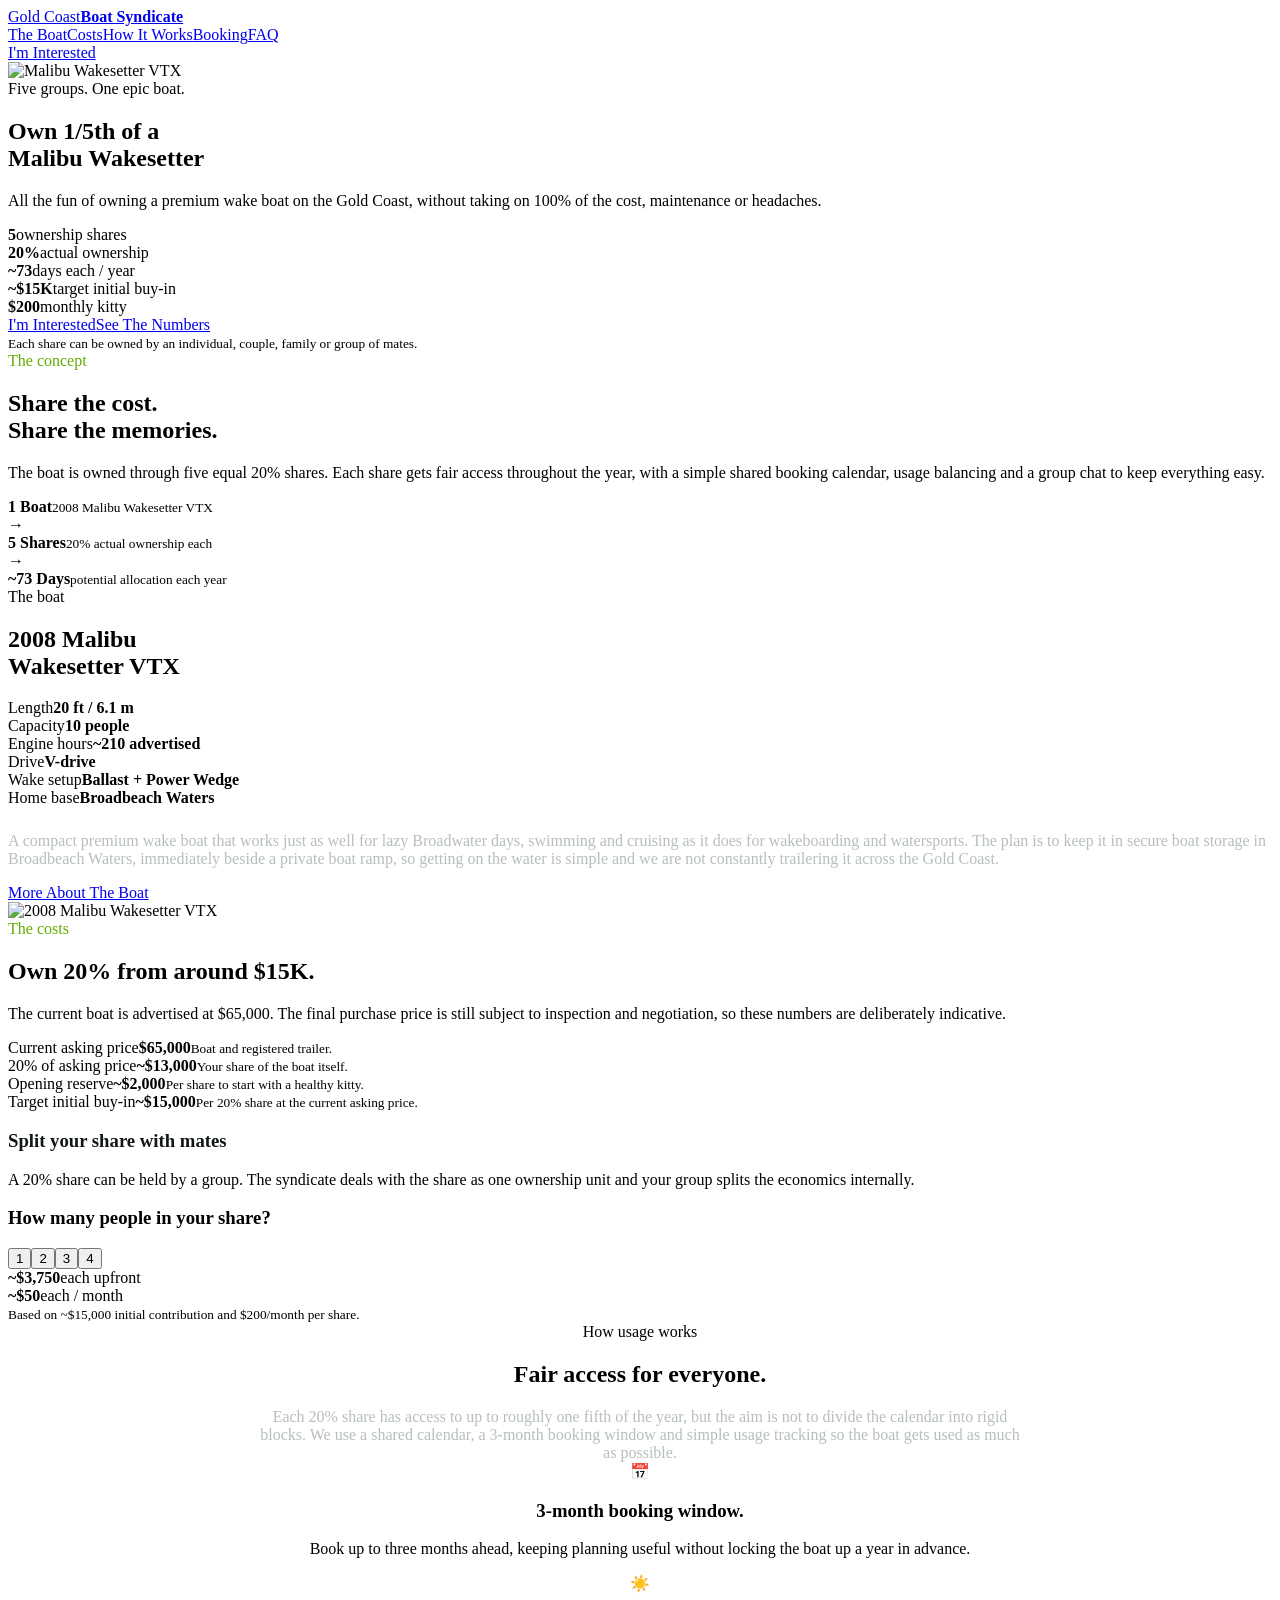
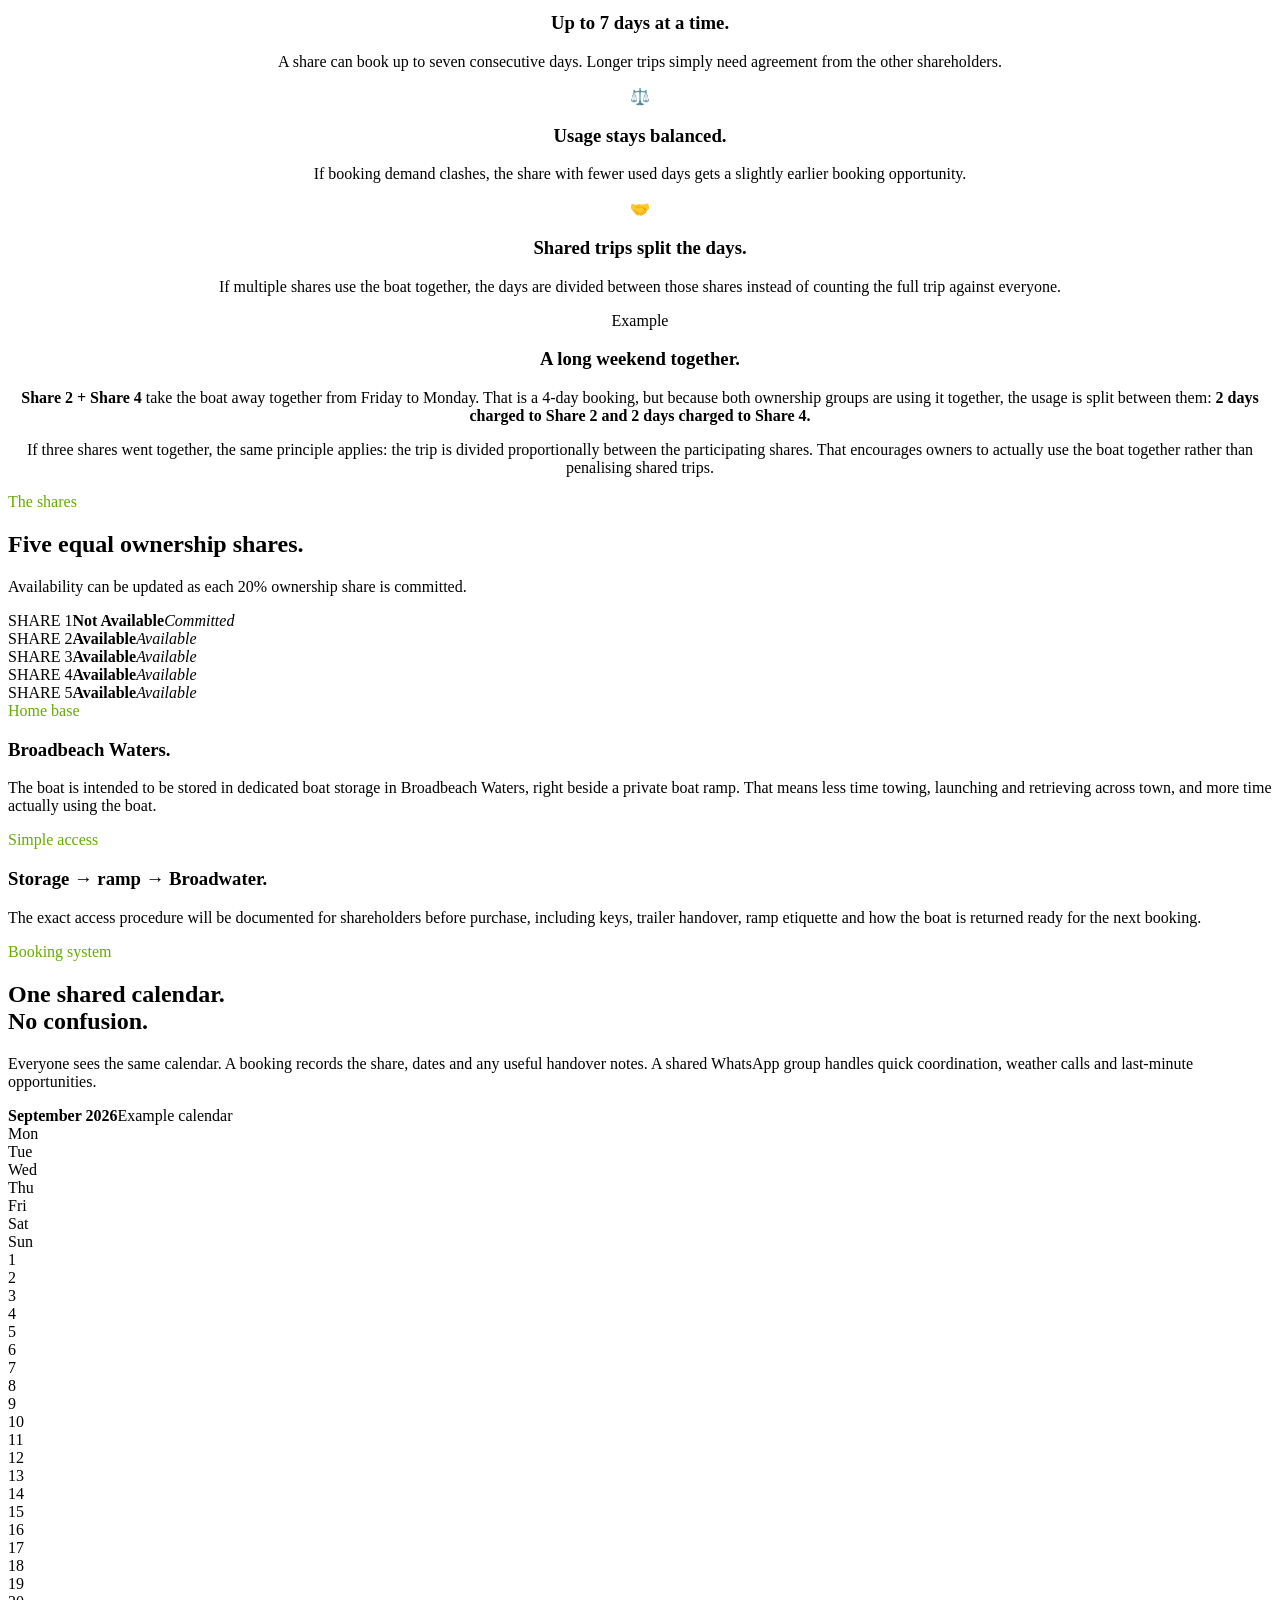
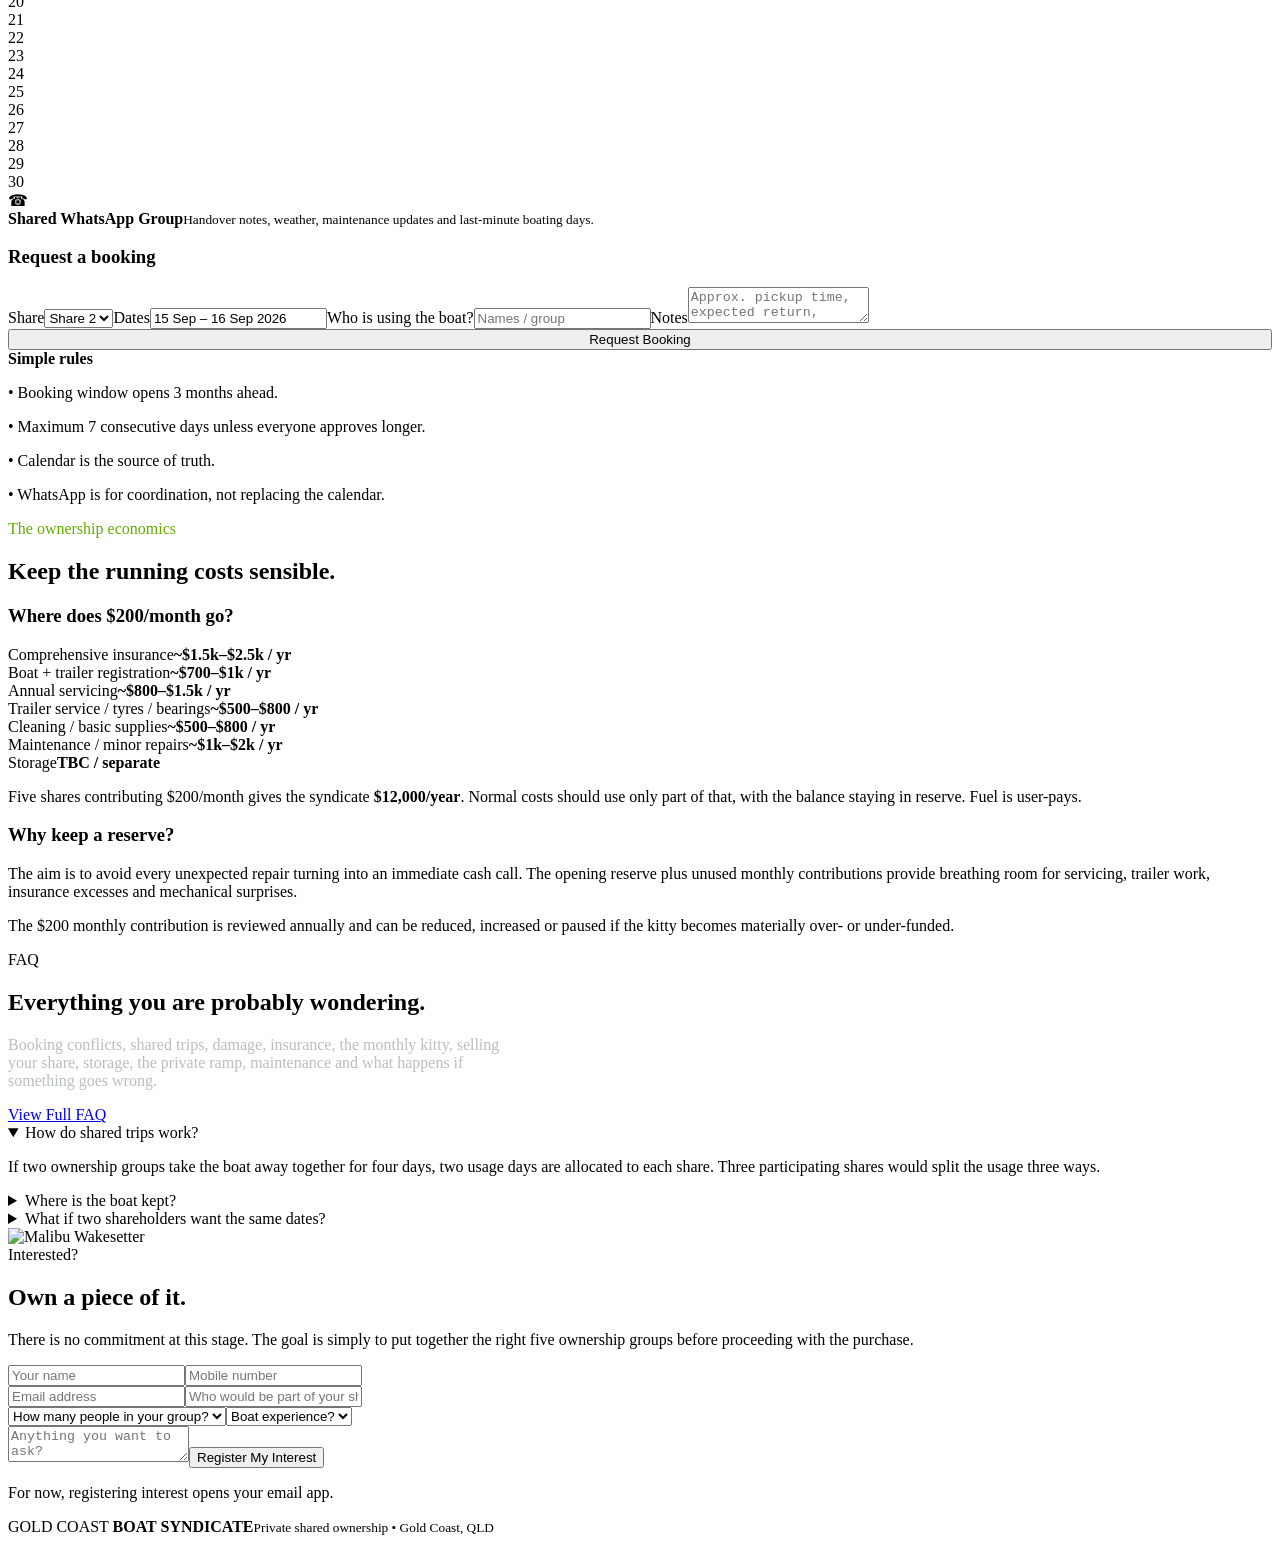
==== index.html @ 028e273e "Add syndicate homepage" ====
<!doctype html>
<html lang="en"><head><meta charset="utf-8"><meta name="viewport" content="width=device-width,initial-scale=1"><title>Gold Coast Boat Syndicate</title><meta name="description" content="Own a 1/5 share of a Malibu Wakesetter VTX on the Gold Coast with fair access, shared costs and a simple booking system."><link rel="preconnect" href="https://fonts.googleapis.com"><link rel="preconnect" href="https://fonts.gstatic.com" crossorigin><link href="https://fonts.googleapis.com/css2?family=Barlow+Condensed:wght@700;800&family=Inter:wght@400;500;600;700&display=swap" rel="stylesheet"><link rel="stylesheet" href="/styles.css"></head><body><header class="topbar"><a class="brand" href="#top">Gold Coast<strong>Boat Syndicate</strong></a><nav><a href="/boat.html">The Boat</a><a href="#costs">Costs</a><a href="#usage">How It Works</a><a href="#booking">Booking</a><a href="/faq.html">FAQ</a></nav><a class="btn btn-outline" href="#interest">I'm Interested</a></header><main id="top"><section class="hero"><img src="/boat.jpg" alt="Malibu Wakesetter VTX"><div class="wrap"><div class="eyebrow">Five groups. One epic boat.</div><h1>Own 1/5th of a<br>Malibu Wakesetter</h1><p class="lede">All the fun of owning a premium wake boat on the Gold Coast, without taking on 100% of the cost, maintenance or headaches.</p><div class="stats"><div><b>5</b><span>ownership shares</span></div><div><b>20%</b><span>actual ownership</span></div><div><b>~73</b><span>days each / year</span></div><div><b>~$15K</b><span>target initial buy-in</span></div><div><b>$200</b><span>monthly kitty</span></div></div><div class="actions"><a class="btn btn-primary" href="#interest">I'm Interested</a><a class="btn btn-outline" href="#costs">See The Numbers</a></div><small>Each share can be owned by an individual, couple, family or group of mates.</small></div></section><section class="section light"><div class="wrap concept-grid"><div><div class="eyebrow" style="color:#64ad00">The concept</div><h2>Share the cost.<br>Share the memories.</h2><p class="section-copy">The boat is owned through five equal 20% shares. Each share gets fair access throughout the year, with a simple shared booking calendar, usage balancing and a group chat to keep everything easy.</p></div><div class="flow"><div class="flow-card"><b>1 Boat</b><small>2008 Malibu Wakesetter VTX</small></div><div class="arrow">→</div><div class="flow-card"><b>5 Shares</b><small>20% actual ownership each</small></div><div class="arrow">→</div><div class="flow-card"><b>~73 Days</b><small>potential allocation each year</small></div></div></div></section><section id="boat" class="section dark"><div class="wrap boat-grid"><div><div class="eyebrow">The boat</div><h2>2008 Malibu<br>Wakesetter VTX</h2><div class="specs"><div><span>Length</span><b>20 ft / 6.1 m</b></div><div><span>Capacity</span><b>10 people</b></div><div><span>Engine hours</span><b>~210 advertised</b></div><div><span>Drive</span><b>V-drive</b></div><div><span>Wake setup</span><b>Ballast + Power Wedge</b></div><div><span>Home base</span><b>Broadbeach Waters</b></div></div><p style="color:#b7bec0;margin-top:25px">A compact premium wake boat that works just as well for lazy Broadwater days, swimming and cruising as it does for wakeboarding and watersports. The plan is to keep it in secure boat storage in Broadbeach Waters, immediately beside a private boat ramp, so getting on the water is simple and we are not constantly trailering it across the Gold Coast.</p><a class="btn btn-primary" href="/boat.html" style="margin-top:12px">More About The Boat</a></div><div class="photo"><img src="/boat.jpg" alt="2008 Malibu Wakesetter VTX"></div></div></section><section id="costs" class="section light"><div class="wrap"><div class="eyebrow" style="color:#64ad00">The costs</div><h2>Own 20% from around $15K.</h2><p class="section-copy">The current boat is advertised at $65,000. The final purchase price is still subject to inspection and negotiation, so these numbers are deliberately indicative.</p><div class="price-cards"><div class="price-card"><span>Current asking price</span><b>$65,000</b><small>Boat and registered trailer.</small></div><div class="price-card"><span>20% of asking price</span><b>~$13,000</b><small>Your share of the boat itself.</small></div><div class="price-card"><span>Opening reserve</span><b>~$2,000</b><small>Per share to start with a healthy kitty.</small></div><div class="price-card accent"><span>Target initial buy-in</span><b>~$15,000</b><small>Per 20% share at the current asking price.</small></div></div><div class="cost-grid"><div><h3 style="color:#111619">Split your share with mates</h3><p class="section-copy">A 20% share can be held by a group. The syndicate deals with the share as one ownership unit and your group splits the economics internally.</p></div><div class="calc"><h3>How many people in your share?</h3><div class="calc-buttons"><button data-people="1">1</button><button data-people="2">2</button><button data-people="3">3</button><button class="active" data-people="4">4</button></div><div class="calc-result"><div><b id="upfront">~$3,750</b><span>each upfront</span></div><div><b id="monthly">~$50</b><span>each / month</span></div></div><small>Based on ~$15,000 initial contribution and $200/month per share.</small></div></div></div></section><section id="usage" class="section dark"><div class="wrap" style="text-align:center"><div class="eyebrow">How usage works</div><h2>Fair access for everyone.</h2><p style="max-width:760px;margin:18px auto 0;color:#b7bec0">Each 20% share has access to up to roughly one fifth of the year, but the aim is not to divide the calendar into rigid blocks. We use a shared calendar, a 3-month booking window and simple usage tracking so the boat gets used as much as possible.</p><div class="cards"><article><div class="icon">📅</div><h3>3-month booking window.</h3><p>Book up to three months ahead, keeping planning useful without locking the boat up a year in advance.</p></article><article><div class="icon">☀️</div><h3>Up to 7 days at a time.</h3><p>A share can book up to seven consecutive days. Longer trips simply need agreement from the other shareholders.</p></article><article><div class="icon">⚖️</div><h3>Usage stays balanced.</h3><p>If booking demand clashes, the share with fewer used days gets a slightly earlier booking opportunity.</p></article><article><div class="icon">🤝</div><h3>Shared trips split the days.</h3><p>If multiple shares use the boat together, the days are divided between those shares instead of counting the full trip against everyone.</p></article></div><div class="shared-example"><div><div class="eyebrow">Example</div><h3>A long weekend together.</h3></div><div><p><b>Share 2 + Share 4</b> take the boat away together from Friday to Monday. That is a 4-day booking, but because both ownership groups are using it together, the usage is split between them: <strong>2 days charged to Share 2 and 2 days charged to Share 4.</strong></p><p class="small">If three shares went together, the same principle applies: the trip is divided proportionally between the participating shares. That encourages owners to actually use the boat together rather than penalising shared trips.</p></div></div></div></section><section class="section light"><div class="wrap"><div class="shares-head"><div class="eyebrow" style="color:#64ad00">The shares</div><h2>Five equal ownership shares.</h2><p class="section-copy" style="margin-left:auto;margin-right:auto">Availability can be updated as each 20% ownership share is committed.</p></div><div class="shares"><div class="share"><span>SHARE 1</span><b>Not Available</b><em class="status taken">Committed</em></div><div class="share"><span>SHARE 2</span><b>Available</b><em class="status free">Available</em></div><div class="share"><span>SHARE 3</span><b>Available</b><em class="status free">Available</em></div><div class="share"><span>SHARE 4</span><b>Available</b><em class="status free">Available</em></div><div class="share"><span>SHARE 5</span><b>Available</b><em class="status free">Available</em></div></div></div></section><section class="section light storage-section"><div class="wrap"><div class="detail-grid"><div class="detail"><div class="eyebrow" style="color:#64ad00">Home base</div><h3>Broadbeach Waters.</h3><p>The boat is intended to be stored in dedicated boat storage in Broadbeach Waters, right beside a private boat ramp. That means less time towing, launching and retrieving across town, and more time actually using the boat.</p></div><div class="detail"><div class="eyebrow" style="color:#64ad00">Simple access</div><h3>Storage → ramp → Broadwater.</h3><p>The exact access procedure will be documented for shareholders before purchase, including keys, trailer handover, ramp etiquette and how the boat is returned ready for the next booking.</p></div></div></div></section><section id="booking" class="section light booking-section"><div class="wrap"><div class="eyebrow" style="color:#64ad00">Booking system</div><h2>One shared calendar.<br>No confusion.</h2><p class="section-copy">Everyone sees the same calendar. A booking records the share, dates and any useful handover notes. A shared WhatsApp group handles quick coordination, weather calls and last-minute opportunities.</p><div class="booking-wrap"><div class="booking-panel"><div class="calendar-head"><b>September 2026</b><span>Example calendar</span></div><div class="calendar"><div class="day">Mon</div><div class="day">Tue</div><div class="day">Wed</div><div class="day">Thu</div><div class="day">Fri</div><div class="day">Sat</div><div class="day">Sun</div><div></div><div>1</div><div>2</div><div>3</div><div>4</div><div class="booked">5</div><div class="booked">6</div><div>7</div><div>8</div><div>9</div><div>10</div><div>11</div><div>12</div><div>13</div><div>14</div><div class="hold">15</div><div class="hold">16</div><div>17</div><div>18</div><div>19</div><div>20</div><div>21</div><div>22</div><div>23</div><div>24</div><div>25</div><div class="booked">26</div><div class="booked">27</div><div>28</div><div>29</div><div>30</div><div></div><div></div><div></div><div></div></div><div class="whatsapp"><div class="wa">☎</div><div><b>Shared WhatsApp Group</b><small>Handover notes, weather, maintenance updates and last-minute boating days.</small></div></div></div><div class="booking-panel"><h3>Request a booking</h3><div class="booking-form"><label>Share</label><select><option>Share 2</option><option>Share 3</option><option>Share 4</option><option>Share 5</option></select><label>Dates</label><input value="15 Sep – 16 Sep 2026"><label>Who is using the boat?</label><input placeholder="Names / group"><label>Notes</label><textarea placeholder="Approx. pickup time, expected return, anything the next owner should know..."></textarea><button class="btn btn-primary" style="width:100%">Request Booking</button></div><div class="booking-rules"><b>Simple rules</b><p>• Booking window opens 3 months ahead.</p><p>• Maximum 7 consecutive days unless everyone approves longer.</p><p>• Calendar is the source of truth.</p><p>• WhatsApp is for coordination, not replacing the calendar.</p></div></div></div></div></section><section class="section light"><div class="wrap"><div class="eyebrow" style="color:#64ad00">The ownership economics</div><h2>Keep the running costs sensible.</h2><div class="detail-grid"><div class="detail"><h3>Where does $200/month go?</h3><div class="lines"><div><span>Comprehensive insurance</span><b>~$1.5k–$2.5k / yr</b></div><div><span>Boat + trailer registration</span><b>~$700–$1k / yr</b></div><div><span>Annual servicing</span><b>~$800–$1.5k / yr</b></div><div><span>Trailer service / tyres / bearings</span><b>~$500–$800 / yr</b></div><div><span>Cleaning / basic supplies</span><b>~$500–$800 / yr</b></div><div><span>Maintenance / minor repairs</span><b>~$1k–$2k / yr</b></div><div><span>Storage</span><b>TBC / separate</b></div></div><p>Five shares contributing $200/month gives the syndicate <strong>$12,000/year</strong>. Normal costs should use only part of that, with the balance staying in reserve. Fuel is user-pays.</p></div><div class="detail"><h3>Why keep a reserve?</h3><p>The aim is to avoid every unexpected repair turning into an immediate cash call. The opening reserve plus unused monthly contributions provide breathing room for servicing, trailer work, insurance excesses and mechanical surprises.</p><p>The $200 monthly contribution is reviewed annually and can be reduced, increased or paused if the kitty becomes materially over- or under-funded.</p></div></div></div></section><section id="faq" class="section dark"><div class="wrap faq-grid"><div><div class="eyebrow">FAQ</div><h2>Everything you are probably wondering.</h2><p style="color:#b8bec1;max-width:520px">Booking conflicts, shared trips, damage, insurance, the monthly kitty, selling your share, storage, the private ramp, maintenance and what happens if something goes wrong.</p><a class="btn btn-primary" href="/faq.html" style="margin-top:12px">View Full FAQ</a></div><div class="faq-list"><details open><summary>How do shared trips work?</summary><p>If two ownership groups take the boat away together for four days, two usage days are allocated to each share. Three participating shares would split the usage three ways.</p></details><details><summary>Where is the boat kept?</summary><p>The plan is dedicated boat storage in Broadbeach Waters immediately beside a private boat ramp, making access to the Broadwater much easier.</p></details><details><summary>What if two shareholders want the same dates?</summary><p>Usage history becomes the tie-breaker. The share that has used fewer days receives a slightly earlier booking opportunity for that period.</p></details></div></div></section><section id="interest" class="interest"><img src="/boat.jpg" alt="Malibu Wakesetter"><div class="wrap interest-grid"><div><div class="eyebrow">Interested?</div><h2>Own a piece of it.</h2><p>There is no commitment at this stage. The goal is simply to put together the right five ownership groups before proceeding with the purchase.</p></div><form id="interestForm"><div class="two"><input required placeholder="Your name"><input required placeholder="Mobile number"></div><div class="two"><input type="email" required placeholder="Email address"><input placeholder="Who would be part of your share?"></div><div class="two"><select><option>How many people in your group?</option><option>1</option><option>2</option><option>3</option><option>4+</option></select><select><option>Boat experience?</option><option>Experienced</option><option>Some experience</option><option>New to boating</option></select></div><textarea placeholder="Anything you want to ask?"></textarea><button class="btn btn-primary" type="submit">Register My Interest</button><p id="formNote" class="form-note">For now, registering interest opens your email app.</p></form></div></section></main><footer><div class="wrap"><span>GOLD COAST <b>BOAT SYNDICATE</b></span><small>Private shared ownership • Gold Coast, QLD</small></div></footer><script>const entry=15000,kitty=200,money=n=>'~$'+Math.round(n).toLocaleString('en-AU');const buttons=[...document.querySelectorAll('[data-people]')];buttons.forEach(btn=>btn.onclick=()=>{buttons.forEach(b=>b.classList.remove('active'));btn.classList.add('active');const p=+btn.dataset.people;document.getElementById('upfront').textContent=money(entry/p);document.getElementById('monthly').textContent=money(kitty/p)});document.getElementById('interestForm').onsubmit=e=>{e.preventDefault();const f=e.currentTarget,n=f.querySelector('input').value||'Interested shareholder';window.location.href='mailto:?subject='+encodeURIComponent('Gold Coast Boat Syndicate - '+n)+'&body='+encodeURIComponent('Hi, I am interested in a share in the Gold Coast Boat Syndicate. Please get in touch with me.')};</script></body></html>
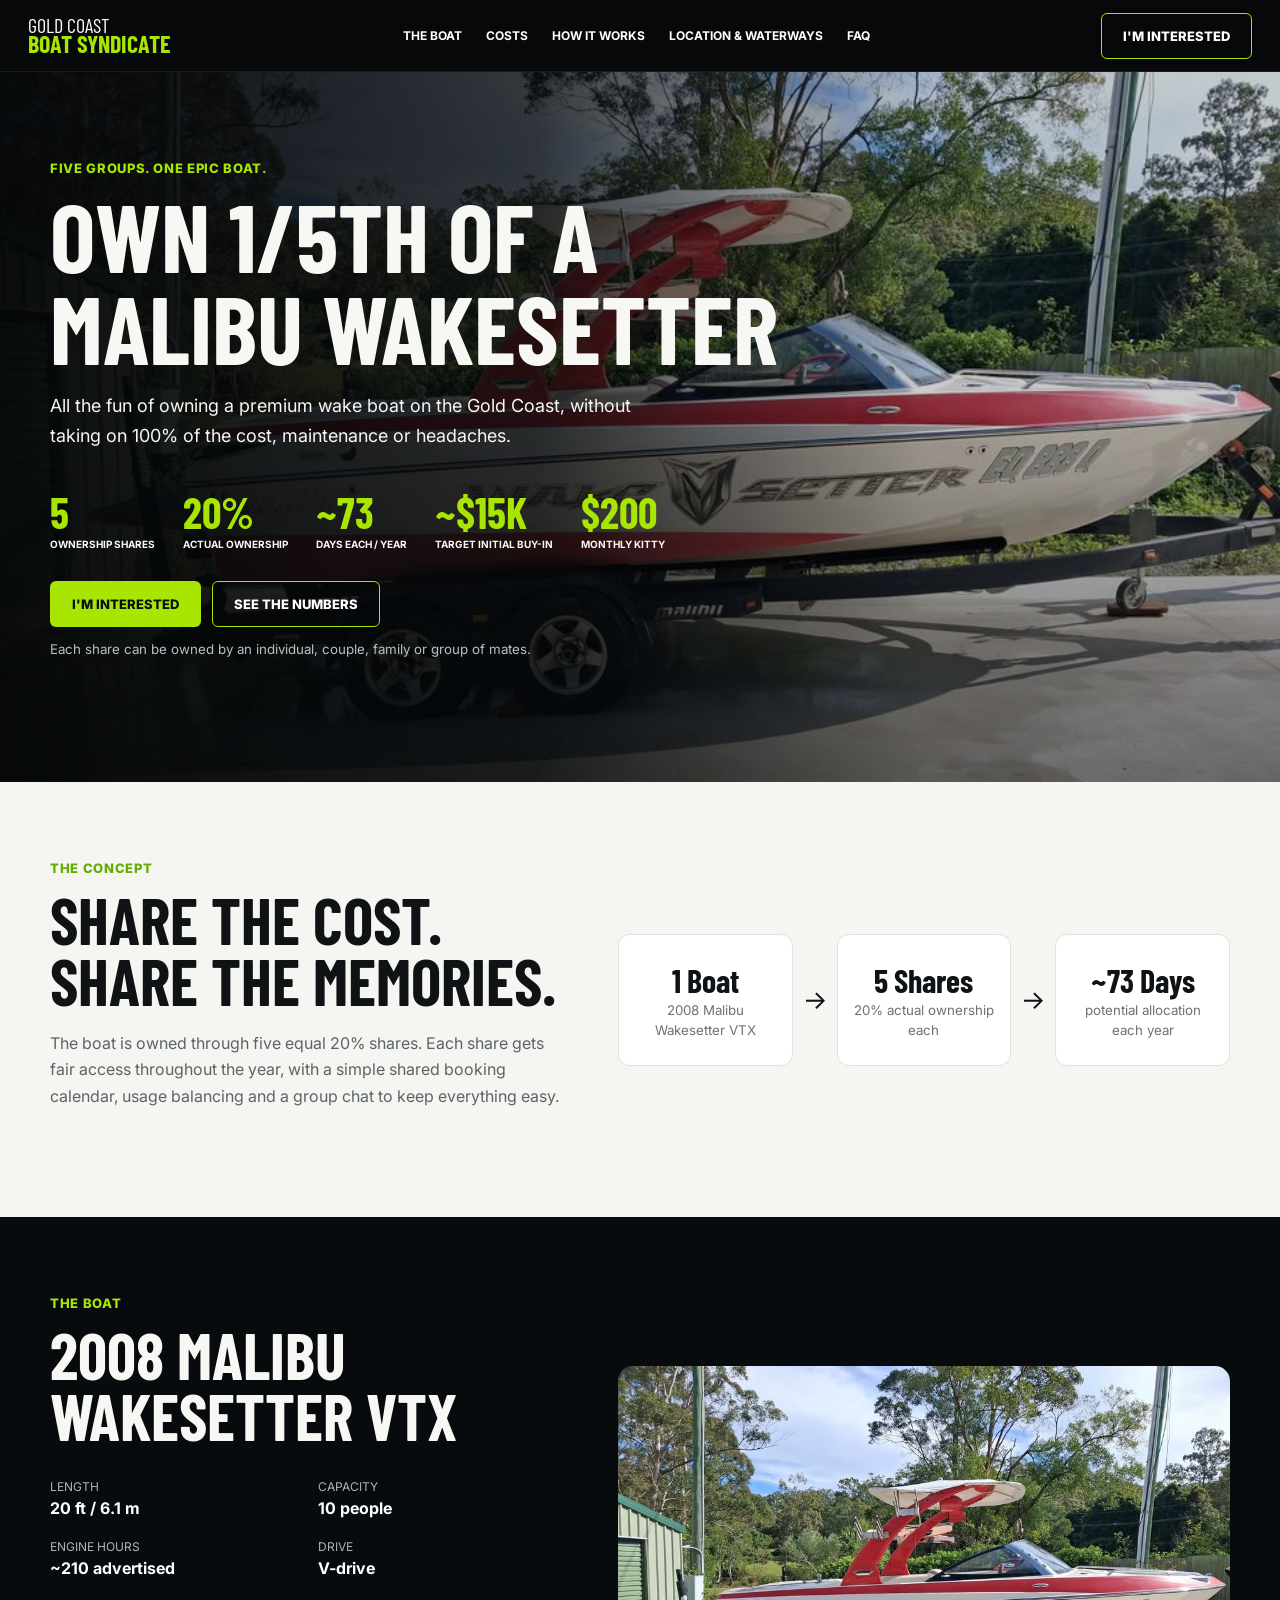
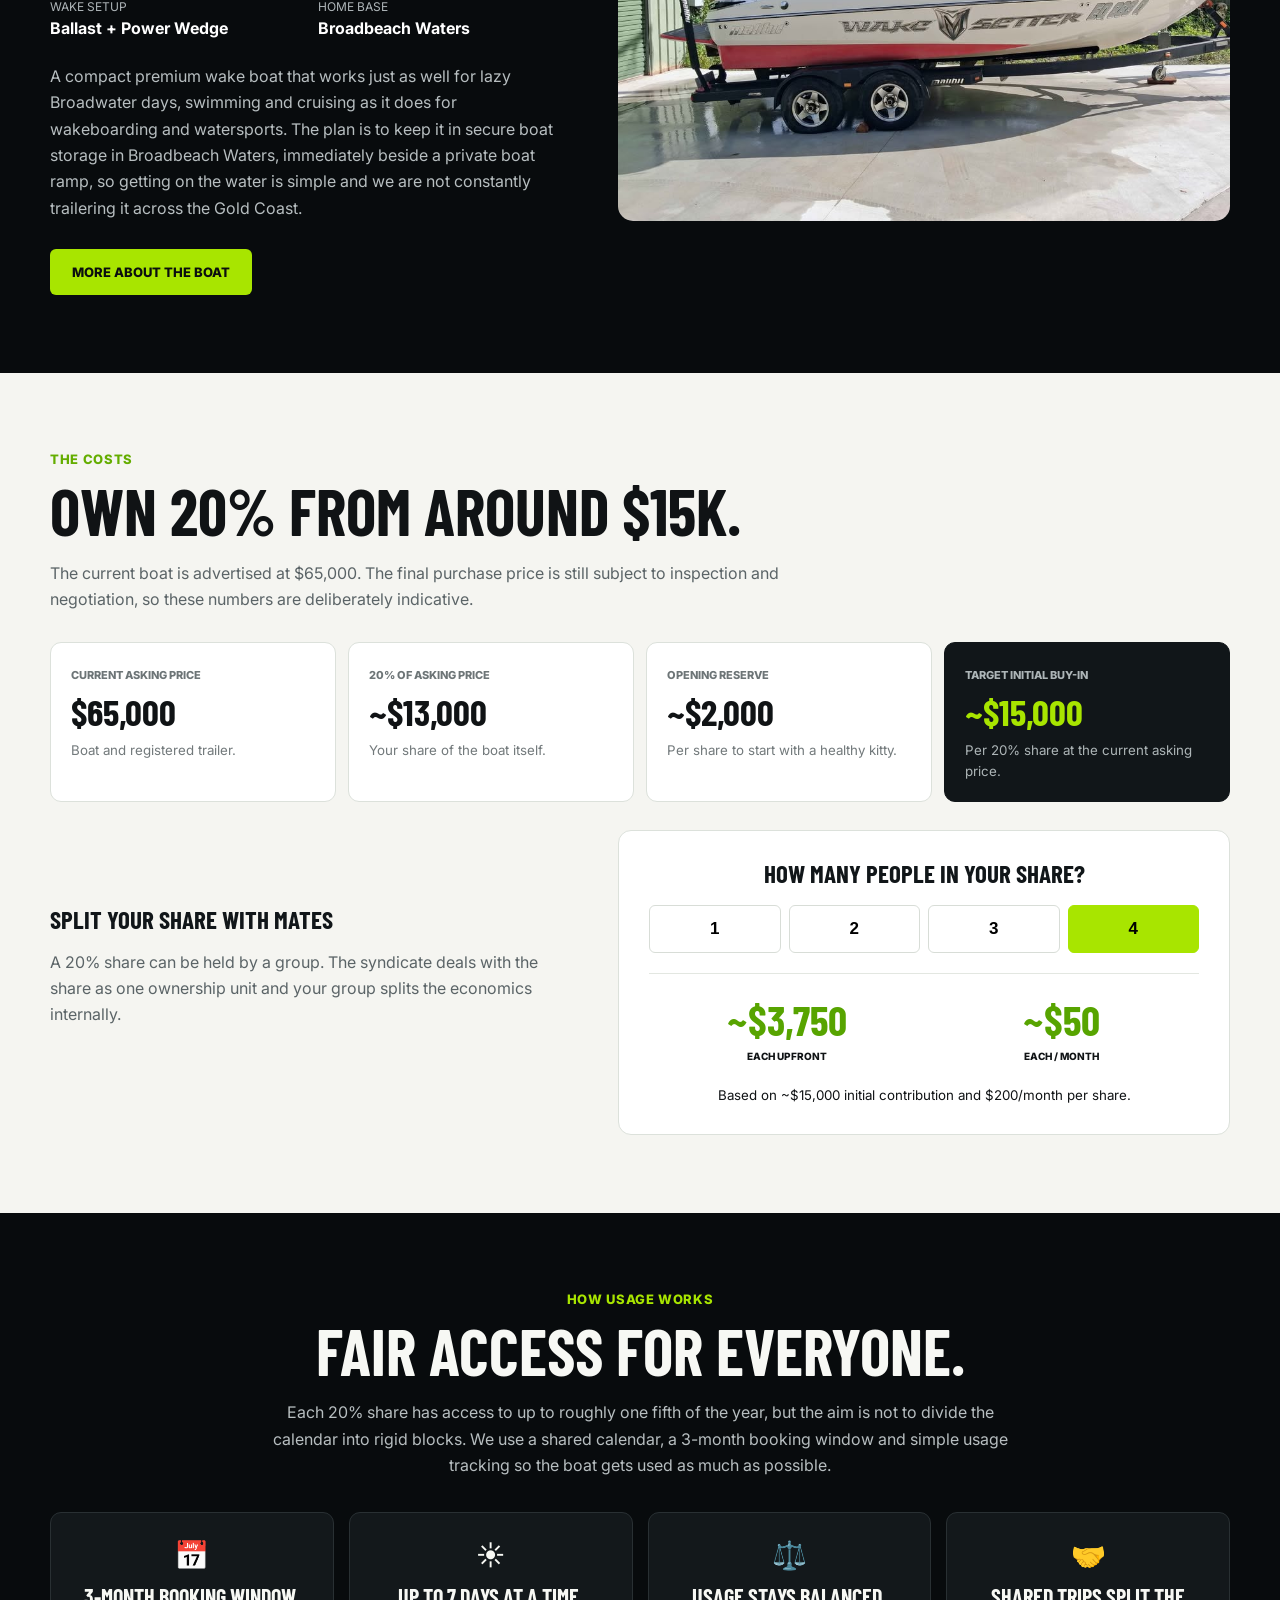
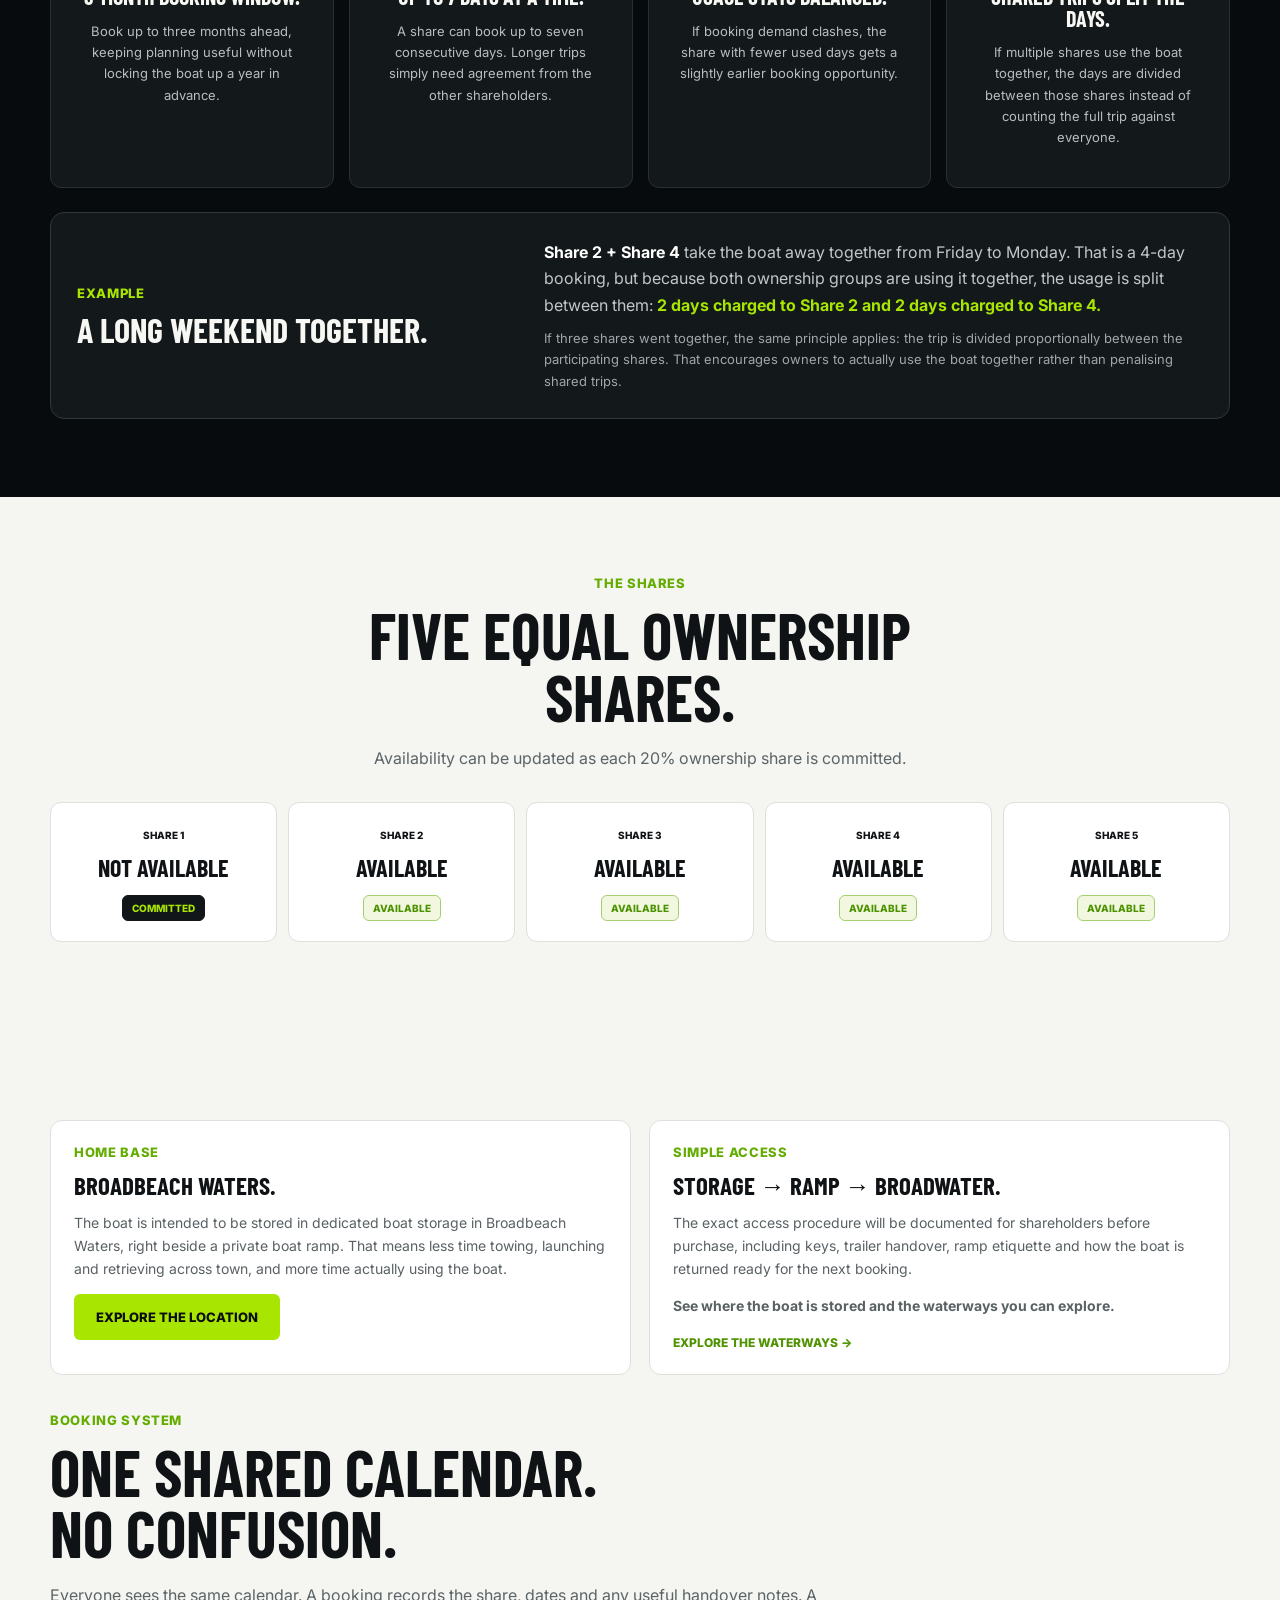
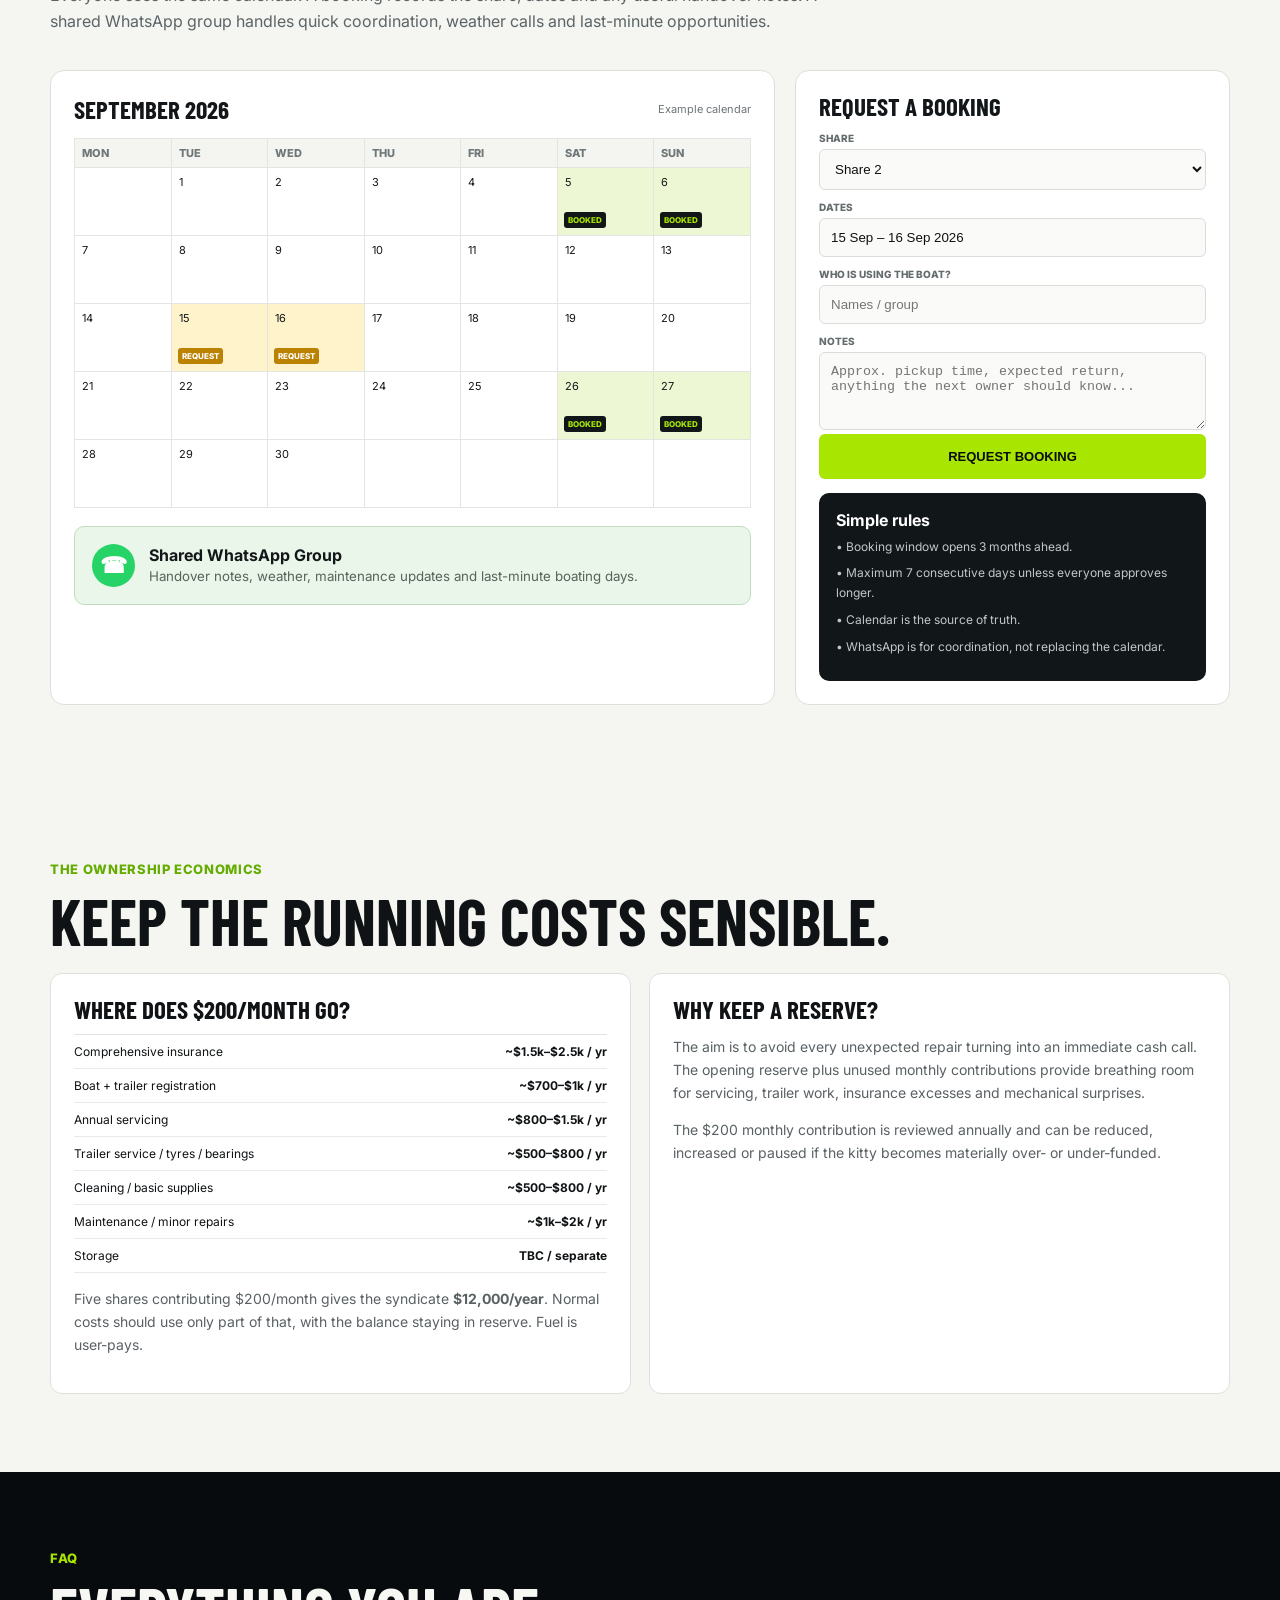
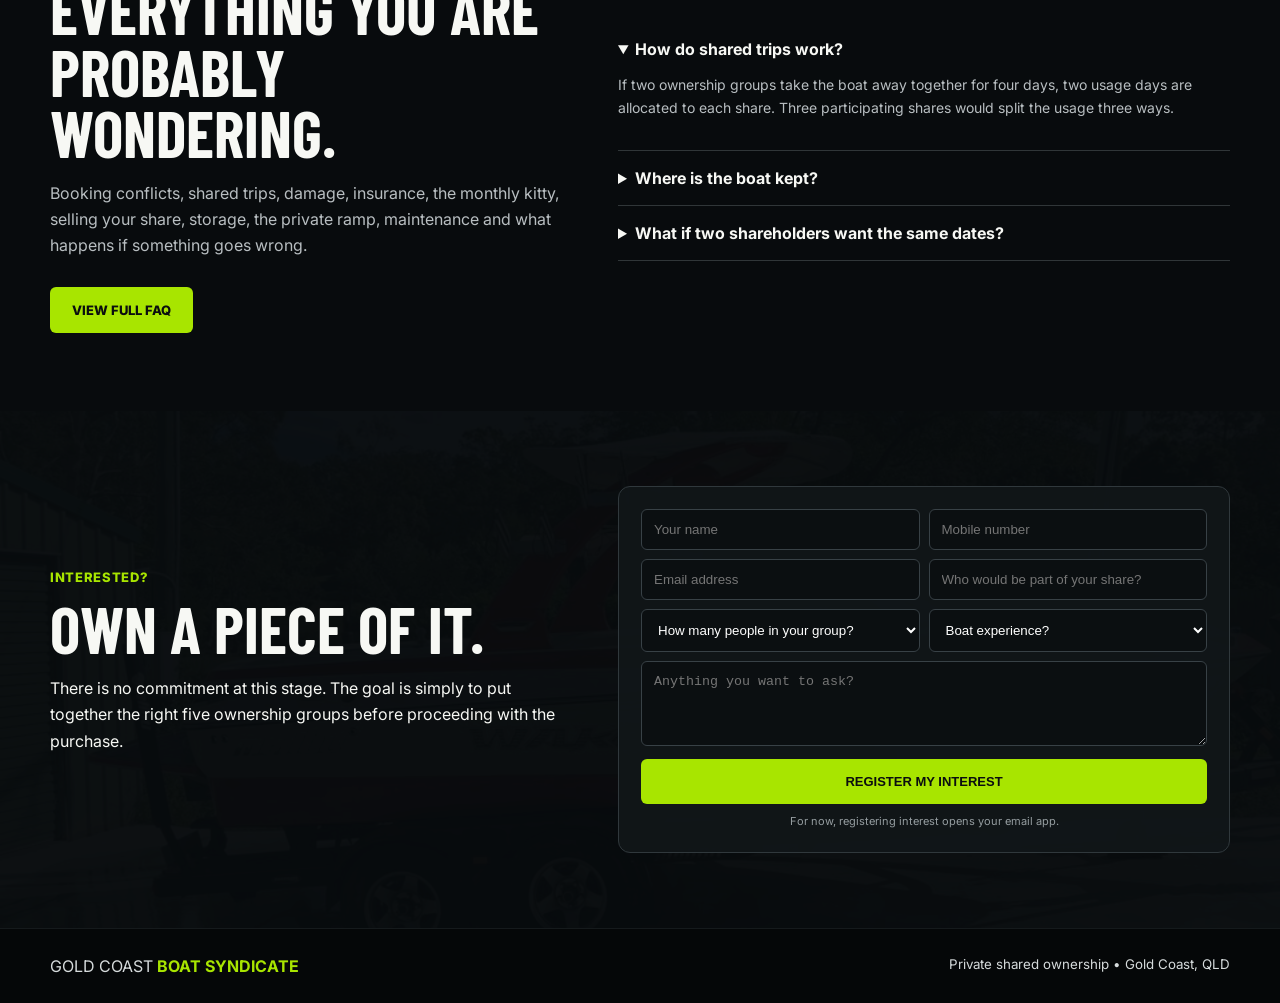
==== commit 168a12d8: "Add location and waterways guide" ====
--- a/index.html
+++ b/index.html
@@ -1,2 +1 @@
-<!doctype html>
-<html lang="en"><head><meta charset="utf-8"><meta name="viewport" content="width=device-width,initial-scale=1"><title>Gold Coast Boat Syndicate</title><meta name="description" content="Own a 1/5 share of a Malibu Wakesetter VTX on the Gold Coast with fair access, shared costs and a simple booking system."><link rel="preconnect" href="https://fonts.googleapis.com"><link rel="preconnect" href="https://fonts.gstatic.com" crossorigin><link href="https://fonts.googleapis.com/css2?family=Barlow+Condensed:wght@700;800&family=Inter:wght@400;500;600;700&display=swap" rel="stylesheet"><link rel="stylesheet" href="/styles.css"></head><body><header class="topbar"><a class="brand" href="#top">Gold Coast<strong>Boat Syndicate</strong></a><nav><a href="/boat.html">The Boat</a><a href="#costs">Costs</a><a href="#usage">How It Works</a><a href="#booking">Booking</a><a href="/faq.html">FAQ</a></nav><a class="btn btn-outline" href="#interest">I'm Interested</a></header><main id="top"><section class="hero"><img src="/boat.jpg" alt="Malibu Wakesetter VTX"><div class="wrap"><div class="eyebrow">Five groups. One epic boat.</div><h1>Own 1/5th of a<br>Malibu Wakesetter</h1><p class="lede">All the fun of owning a premium wake boat on the Gold Coast, without taking on 100% of the cost, maintenance or headaches.</p><div class="stats"><div><b>5</b><span>ownership shares</span></div><div><b>20%</b><span>actual ownership</span></div><div><b>~73</b><span>days each / year</span></div><div><b>~$15K</b><span>target initial buy-in</span></div><div><b>$200</b><span>monthly kitty</span></div></div><div class="actions"><a class="btn btn-primary" href="#interest">I'm Interested</a><a class="btn btn-outline" href="#costs">See The Numbers</a></div><small>Each share can be owned by an individual, couple, family or group of mates.</small></div></section><section class="section light"><div class="wrap concept-grid"><div><div class="eyebrow" style="color:#64ad00">The concept</div><h2>Share the cost.<br>Share the memories.</h2><p class="section-copy">The boat is owned through five equal 20% shares. Each share gets fair access throughout the year, with a simple shared booking calendar, usage balancing and a group chat to keep everything easy.</p></div><div class="flow"><div class="flow-card"><b>1 Boat</b><small>2008 Malibu Wakesetter VTX</small></div><div class="arrow">→</div><div class="flow-card"><b>5 Shares</b><small>20% actual ownership each</small></div><div class="arrow">→</div><div class="flow-card"><b>~73 Days</b><small>potential allocation each year</small></div></div></div></section><section id="boat" class="section dark"><div class="wrap boat-grid"><div><div class="eyebrow">The boat</div><h2>2008 Malibu<br>Wakesetter VTX</h2><div class="specs"><div><span>Length</span><b>20 ft / 6.1 m</b></div><div><span>Capacity</span><b>10 people</b></div><div><span>Engine hours</span><b>~210 advertised</b></div><div><span>Drive</span><b>V-drive</b></div><div><span>Wake setup</span><b>Ballast + Power Wedge</b></div><div><span>Home base</span><b>Broadbeach Waters</b></div></div><p style="color:#b7bec0;margin-top:25px">A compact premium wake boat that works just as well for lazy Broadwater days, swimming and cruising as it does for wakeboarding and watersports. The plan is to keep it in secure boat storage in Broadbeach Waters, immediately beside a private boat ramp, so getting on the water is simple and we are not constantly trailering it across the Gold Coast.</p><a class="btn btn-primary" href="/boat.html" style="margin-top:12px">More About The Boat</a></div><div class="photo"><img src="/boat.jpg" alt="2008 Malibu Wakesetter VTX"></div></div></section><section id="costs" class="section light"><div class="wrap"><div class="eyebrow" style="color:#64ad00">The costs</div><h2>Own 20% from around $15K.</h2><p class="section-copy">The current boat is advertised at $65,000. The final purchase price is still subject to inspection and negotiation, so these numbers are deliberately indicative.</p><div class="price-cards"><div class="price-card"><span>Current asking price</span><b>$65,000</b><small>Boat and registered trailer.</small></div><div class="price-card"><span>20% of asking price</span><b>~$13,000</b><small>Your share of the boat itself.</small></div><div class="price-card"><span>Opening reserve</span><b>~$2,000</b><small>Per share to start with a healthy kitty.</small></div><div class="price-card accent"><span>Target initial buy-in</span><b>~$15,000</b><small>Per 20% share at the current asking price.</small></div></div><div class="cost-grid"><div><h3 style="color:#111619">Split your share with mates</h3><p class="section-copy">A 20% share can be held by a group. The syndicate deals with the share as one ownership unit and your group splits the economics internally.</p></div><div class="calc"><h3>How many people in your share?</h3><div class="calc-buttons"><button data-people="1">1</button><button data-people="2">2</button><button data-people="3">3</button><button class="active" data-people="4">4</button></div><div class="calc-result"><div><b id="upfront">~$3,750</b><span>each upfront</span></div><div><b id="monthly">~$50</b><span>each / month</span></div></div><small>Based on ~$15,000 initial contribution and $200/month per share.</small></div></div></div></section><section id="usage" class="section dark"><div class="wrap" style="text-align:center"><div class="eyebrow">How usage works</div><h2>Fair access for everyone.</h2><p style="max-width:760px;margin:18px auto 0;color:#b7bec0">Each 20% share has access to up to roughly one fifth of the year, but the aim is not to divide the calendar into rigid blocks. We use a shared calendar, a 3-month booking window and simple usage tracking so the boat gets used as much as possible.</p><div class="cards"><article><div class="icon">📅</div><h3>3-month booking window.</h3><p>Book up to three months ahead, keeping planning useful without locking the boat up a year in advance.</p></article><article><div class="icon">☀️</div><h3>Up to 7 days at a time.</h3><p>A share can book up to seven consecutive days. Longer trips simply need agreement from the other shareholders.</p></article><article><div class="icon">⚖️</div><h3>Usage stays balanced.</h3><p>If booking demand clashes, the share with fewer used days gets a slightly earlier booking opportunity.</p></article><article><div class="icon">🤝</div><h3>Shared trips split the days.</h3><p>If multiple shares use the boat together, the days are divided between those shares instead of counting the full trip against everyone.</p></article></div><div class="shared-example"><div><div class="eyebrow">Example</div><h3>A long weekend together.</h3></div><div><p><b>Share 2 + Share 4</b> take the boat away together from Friday to Monday. That is a 4-day booking, but because both ownership groups are using it together, the usage is split between them: <strong>2 days charged to Share 2 and 2 days charged to Share 4.</strong></p><p class="small">If three shares went together, the same principle applies: the trip is divided proportionally between the participating shares. That encourages owners to actually use the boat together rather than penalising shared trips.</p></div></div></div></section><section class="section light"><div class="wrap"><div class="shares-head"><div class="eyebrow" style="color:#64ad00">The shares</div><h2>Five equal ownership shares.</h2><p class="section-copy" style="margin-left:auto;margin-right:auto">Availability can be updated as each 20% ownership share is committed.</p></div><div class="shares"><div class="share"><span>SHARE 1</span><b>Not Available</b><em class="status taken">Committed</em></div><div class="share"><span>SHARE 2</span><b>Available</b><em class="status free">Available</em></div><div class="share"><span>SHARE 3</span><b>Available</b><em class="status free">Available</em></div><div class="share"><span>SHARE 4</span><b>Available</b><em class="status free">Available</em></div><div class="share"><span>SHARE 5</span><b>Available</b><em class="status free">Available</em></div></div></div></section><section class="section light storage-section"><div class="wrap"><div class="detail-grid"><div class="detail"><div class="eyebrow" style="color:#64ad00">Home base</div><h3>Broadbeach Waters.</h3><p>The boat is intended to be stored in dedicated boat storage in Broadbeach Waters, right beside a private boat ramp. That means less time towing, launching and retrieving across town, and more time actually using the boat.</p></div><div class="detail"><div class="eyebrow" style="color:#64ad00">Simple access</div><h3>Storage → ramp → Broadwater.</h3><p>The exact access procedure will be documented for shareholders before purchase, including keys, trailer handover, ramp etiquette and how the boat is returned ready for the next booking.</p></div></div></div></section><section id="booking" class="section light booking-section"><div class="wrap"><div class="eyebrow" style="color:#64ad00">Booking system</div><h2>One shared calendar.<br>No confusion.</h2><p class="section-copy">Everyone sees the same calendar. A booking records the share, dates and any useful handover notes. A shared WhatsApp group handles quick coordination, weather calls and last-minute opportunities.</p><div class="booking-wrap"><div class="booking-panel"><div class="calendar-head"><b>September 2026</b><span>Example calendar</span></div><div class="calendar"><div class="day">Mon</div><div class="day">Tue</div><div class="day">Wed</div><div class="day">Thu</div><div class="day">Fri</div><div class="day">Sat</div><div class="day">Sun</div><div></div><div>1</div><div>2</div><div>3</div><div>4</div><div class="booked">5</div><div class="booked">6</div><div>7</div><div>8</div><div>9</div><div>10</div><div>11</div><div>12</div><div>13</div><div>14</div><div class="hold">15</div><div class="hold">16</div><div>17</div><div>18</div><div>19</div><div>20</div><div>21</div><div>22</div><div>23</div><div>24</div><div>25</div><div class="booked">26</div><div class="booked">27</div><div>28</div><div>29</div><div>30</div><div></div><div></div><div></div><div></div></div><div class="whatsapp"><div class="wa">☎</div><div><b>Shared WhatsApp Group</b><small>Handover notes, weather, maintenance updates and last-minute boating days.</small></div></div></div><div class="booking-panel"><h3>Request a booking</h3><div class="booking-form"><label>Share</label><select><option>Share 2</option><option>Share 3</option><option>Share 4</option><option>Share 5</option></select><label>Dates</label><input value="15 Sep – 16 Sep 2026"><label>Who is using the boat?</label><input placeholder="Names / group"><label>Notes</label><textarea placeholder="Approx. pickup time, expected return, anything the next owner should know..."></textarea><button class="btn btn-primary" style="width:100%">Request Booking</button></div><div class="booking-rules"><b>Simple rules</b><p>• Booking window opens 3 months ahead.</p><p>• Maximum 7 consecutive days unless everyone approves longer.</p><p>• Calendar is the source of truth.</p><p>• WhatsApp is for coordination, not replacing the calendar.</p></div></div></div></div></section><section class="section light"><div class="wrap"><div class="eyebrow" style="color:#64ad00">The ownership economics</div><h2>Keep the running costs sensible.</h2><div class="detail-grid"><div class="detail"><h3>Where does $200/month go?</h3><div class="lines"><div><span>Comprehensive insurance</span><b>~$1.5k–$2.5k / yr</b></div><div><span>Boat + trailer registration</span><b>~$700–$1k / yr</b></div><div><span>Annual servicing</span><b>~$800–$1.5k / yr</b></div><div><span>Trailer service / tyres / bearings</span><b>~$500–$800 / yr</b></div><div><span>Cleaning / basic supplies</span><b>~$500–$800 / yr</b></div><div><span>Maintenance / minor repairs</span><b>~$1k–$2k / yr</b></div><div><span>Storage</span><b>TBC / separate</b></div></div><p>Five shares contributing $200/month gives the syndicate <strong>$12,000/year</strong>. Normal costs should use only part of that, with the balance staying in reserve. Fuel is user-pays.</p></div><div class="detail"><h3>Why keep a reserve?</h3><p>The aim is to avoid every unexpected repair turning into an immediate cash call. The opening reserve plus unused monthly contributions provide breathing room for servicing, trailer work, insurance excesses and mechanical surprises.</p><p>The $200 monthly contribution is reviewed annually and can be reduced, increased or paused if the kitty becomes materially over- or under-funded.</p></div></div></div></section><section id="faq" class="section dark"><div class="wrap faq-grid"><div><div class="eyebrow">FAQ</div><h2>Everything you are probably wondering.</h2><p style="color:#b8bec1;max-width:520px">Booking conflicts, shared trips, damage, insurance, the monthly kitty, selling your share, storage, the private ramp, maintenance and what happens if something goes wrong.</p><a class="btn btn-primary" href="/faq.html" style="margin-top:12px">View Full FAQ</a></div><div class="faq-list"><details open><summary>How do shared trips work?</summary><p>If two ownership groups take the boat away together for four days, two usage days are allocated to each share. Three participating shares would split the usage three ways.</p></details><details><summary>Where is the boat kept?</summary><p>The plan is dedicated boat storage in Broadbeach Waters immediately beside a private boat ramp, making access to the Broadwater much easier.</p></details><details><summary>What if two shareholders want the same dates?</summary><p>Usage history becomes the tie-breaker. The share that has used fewer days receives a slightly earlier booking opportunity for that period.</p></details></div></div></section><section id="interest" class="interest"><img src="/boat.jpg" alt="Malibu Wakesetter"><div class="wrap interest-grid"><div><div class="eyebrow">Interested?</div><h2>Own a piece of it.</h2><p>There is no commitment at this stage. The goal is simply to put together the right five ownership groups before proceeding with the purchase.</p></div><form id="interestForm"><div class="two"><input required placeholder="Your name"><input required placeholder="Mobile number"></div><div class="two"><input type="email" required placeholder="Email address"><input placeholder="Who would be part of your share?"></div><div class="two"><select><option>How many people in your group?</option><option>1</option><option>2</option><option>3</option><option>4+</option></select><select><option>Boat experience?</option><option>Experienced</option><option>Some experience</option><option>New to boating</option></select></div><textarea placeholder="Anything you want to ask?"></textarea><button class="btn btn-primary" type="submit">Register My Interest</button><p id="formNote" class="form-note">For now, registering interest opens your email app.</p></form></div></section></main><footer><div class="wrap"><span>GOLD COAST <b>BOAT SYNDICATE</b></span><small>Private shared ownership • Gold Coast, QLD</small></div></footer><script>const entry=15000,kitty=200,money=n=>'~$'+Math.round(n).toLocaleString('en-AU');const buttons=[...document.querySelectorAll('[data-people]')];buttons.forEach(btn=>btn.onclick=()=>{buttons.forEach(b=>b.classList.remove('active'));btn.classList.add('active');const p=+btn.dataset.people;document.getElementById('upfront').textContent=money(entry/p);document.getElementById('monthly').textContent=money(kitty/p)});document.getElementById('interestForm').onsubmit=e=>{e.preventDefault();const f=e.currentTarget,n=f.querySelector('input').value||'Interested shareholder';window.location.href='mailto:?subject='+encodeURIComponent('Gold Coast Boat Syndicate - '+n)+'&body='+encodeURIComponent('Hi, I am interested in a share in the Gold Coast Boat Syndicate. Please get in touch with me.')};</script></body></html>+<!doctype html><html lang="en"><head><meta charset="utf-8"><meta name="viewport" content="width=device-width,initial-scale=1"><title>Gold Coast Boat Syndicate</title><meta name="description" content="Own a 1/5 share of a Malibu Wakesetter VTX on the Gold Coast with fair access, shared costs and a simple booking system."><link rel="preconnect" href="https://fonts.googleapis.com"><link rel="preconnect" href="https://fonts.gstatic.com" crossorigin><link href="https://fonts.googleapis.com/css2?family=Barlow+Condensed:wght@700;800&family=Inter:wght@400;500;600;700&display=swap" rel="stylesheet"><link rel="stylesheet" href="/styles.css"></head><body><header class="topbar"><a class="brand" href="#top">Gold Coast<strong>Boat Syndicate</strong></a><nav><a href="/boat.html">The Boat</a><a href="#costs">Costs</a><a href="#usage">How It Works</a><a href="/location.html">Location & Waterways</a><a href="/faq.html">FAQ</a></nav><a class="btn btn-outline" href="#interest">I'm Interested</a></header><main id="top"><section class="hero"><img src="/boat.jpg" alt="Malibu Wakesetter VTX"><div class="wrap"><div class="eyebrow">Five groups. One epic boat.</div><h1>Own 1/5th of a<br>Malibu Wakesetter</h1><p class="lede">All the fun of owning a premium wake boat on the Gold Coast, without taking on 100% of the cost, maintenance or headaches.</p><div class="stats"><div><b>5</b><span>ownership shares</span></div><div><b>20%</b><span>actual ownership</span></div><div><b>~73</b><span>days each / year</span></div><div><b>~$15K</b><span>target initial buy-in</span></div><div><b>$200</b><span>monthly kitty</span></div></div><div class="actions"><a class="btn btn-primary" href="#interest">I'm Interested</a><a class="btn btn-outline" href="#costs">See The Numbers</a></div><small>Each share can be owned by an individual, couple, family or group of mates.</small></div></section><section class="section light"><div class="wrap concept-grid"><div><div class="eyebrow" style="color:#64ad00">The concept</div><h2>Share the cost.<br>Share the memories.</h2><p class="section-copy">The boat is owned through five equal 20% shares. Each share gets fair access throughout the year, with a simple shared booking calendar, usage balancing and a group chat to keep everything easy.</p></div><div class="flow"><div class="flow-card"><b>1 Boat</b><small>2008 Malibu Wakesetter VTX</small></div><div class="arrow">→</div><div class="flow-card"><b>5 Shares</b><small>20% actual ownership each</small></div><div class="arrow">→</div><div class="flow-card"><b>~73 Days</b><small>potential allocation each year</small></div></div></div></section><section id="boat" class="section dark"><div class="wrap boat-grid"><div><div class="eyebrow">The boat</div><h2>2008 Malibu<br>Wakesetter VTX</h2><div class="specs"><div><span>Length</span><b>20 ft / 6.1 m</b></div><div><span>Capacity</span><b>10 people</b></div><div><span>Engine hours</span><b>~210 advertised</b></div><div><span>Drive</span><b>V-drive</b></div><div><span>Wake setup</span><b>Ballast + Power Wedge</b></div><div><span>Home base</span><b>Broadbeach Waters</b></div></div><p style="color:#b7bec0;margin-top:25px">A compact premium wake boat that works just as well for lazy Broadwater days, swimming and cruising as it does for wakeboarding and watersports. The plan is to keep it in secure boat storage in Broadbeach Waters, immediately beside a private boat ramp, so getting on the water is simple and we are not constantly trailering it across the Gold Coast.</p><a class="btn btn-primary" href="/boat.html" style="margin-top:12px">More About The Boat</a></div><div class="photo"><img src="/boat.jpg" alt="2008 Malibu Wakesetter VTX"></div></div></section><section id="costs" class="section light"><div class="wrap"><div class="eyebrow" style="color:#64ad00">The costs</div><h2>Own 20% from around $15K.</h2><p class="section-copy">The current boat is advertised at $65,000. The final purchase price is still subject to inspection and negotiation, so these numbers are deliberately indicative.</p><div class="price-cards"><div class="price-card"><span>Current asking price</span><b>$65,000</b><small>Boat and registered trailer.</small></div><div class="price-card"><span>20% of asking price</span><b>~$13,000</b><small>Your share of the boat itself.</small></div><div class="price-card"><span>Opening reserve</span><b>~$2,000</b><small>Per share to start with a healthy kitty.</small></div><div class="price-card accent"><span>Target initial buy-in</span><b>~$15,000</b><small>Per 20% share at the current asking price.</small></div></div><div class="cost-grid"><div><h3 style="color:#111619">Split your share with mates</h3><p class="section-copy">A 20% share can be held by a group. The syndicate deals with the share as one ownership unit and your group splits the economics internally.</p></div><div class="calc"><h3>How many people in your share?</h3><div class="calc-buttons"><button data-people="1">1</button><button data-people="2">2</button><button data-people="3">3</button><button class="active" data-people="4">4</button></div><div class="calc-result"><div><b id="upfront">~$3,750</b><span>each upfront</span></div><div><b id="monthly">~$50</b><span>each / month</span></div></div><small>Based on ~$15,000 initial contribution and $200/month per share.</small></div></div></div></section><section id="usage" class="section dark"><div class="wrap" style="text-align:center"><div class="eyebrow">How usage works</div><h2>Fair access for everyone.</h2><p style="max-width:760px;margin:18px auto 0;color:#b7bec0">Each 20% share has access to up to roughly one fifth of the year, but the aim is not to divide the calendar into rigid blocks. We use a shared calendar, a 3-month booking window and simple usage tracking so the boat gets used as much as possible.</p><div class="cards"><article><div class="icon">📅</div><h3>3-month booking window.</h3><p>Book up to three months ahead, keeping planning useful without locking the boat up a year in advance.</p></article><article><div class="icon">☀️</div><h3>Up to 7 days at a time.</h3><p>A share can book up to seven consecutive days. Longer trips simply need agreement from the other shareholders.</p></article><article><div class="icon">⚖️</div><h3>Usage stays balanced.</h3><p>If booking demand clashes, the share with fewer used days gets a slightly earlier booking opportunity.</p></article><article><div class="icon">🤝</div><h3>Shared trips split the days.</h3><p>If multiple shares use the boat together, the days are divided between those shares instead of counting the full trip against everyone.</p></article></div><div class="shared-example"><div><div class="eyebrow">Example</div><h3>A long weekend together.</h3></div><div><p><b>Share 2 + Share 4</b> take the boat away together from Friday to Monday. That is a 4-day booking, but because both ownership groups are using it together, the usage is split between them: <strong>2 days charged to Share 2 and 2 days charged to Share 4.</strong></p><p class="small">If three shares went together, the same principle applies: the trip is divided proportionally between the participating shares. That encourages owners to actually use the boat together rather than penalising shared trips.</p></div></div></div></section><section class="section light"><div class="wrap"><div class="shares-head"><div class="eyebrow" style="color:#64ad00">The shares</div><h2>Five equal ownership shares.</h2><p class="section-copy" style="margin-left:auto;margin-right:auto">Availability can be updated as each 20% ownership share is committed.</p></div><div class="shares"><div class="share"><span>SHARE 1</span><b>Not Available</b><em class="status taken">Committed</em></div><div class="share"><span>SHARE 2</span><b>Available</b><em class="status free">Available</em></div><div class="share"><span>SHARE 3</span><b>Available</b><em class="status free">Available</em></div><div class="share"><span>SHARE 4</span><b>Available</b><em class="status free">Available</em></div><div class="share"><span>SHARE 5</span><b>Available</b><em class="status free">Available</em></div></div></div></section><section class="section light storage-section"><div class="wrap"><div class="detail-grid"><div class="detail"><div class="eyebrow" style="color:#64ad00">Home base</div><h3>Broadbeach Waters.</h3><p>The boat is intended to be stored in dedicated boat storage in Broadbeach Waters, right beside a private boat ramp. That means less time towing, launching and retrieving across town, and more time actually using the boat.</p><a class="btn btn-primary" href="/location.html">Explore The Location</a></div><div class="detail"><div class="eyebrow" style="color:#64ad00">Simple access</div><h3>Storage → ramp → Broadwater.</h3><p>The exact access procedure will be documented for shareholders before purchase, including keys, trailer handover, ramp etiquette and how the boat is returned ready for the next booking.</p><p><strong>See where the boat is stored and the waterways you can explore.</strong></p><a href="/location.html" style="color:#4f9300;font-weight:800;text-transform:uppercase;font-size:12px;text-decoration:none">Explore The Waterways →</a></div></div></div></section><section id="booking" class="section light booking-section"><div class="wrap"><div class="eyebrow" style="color:#64ad00">Booking system</div><h2>One shared calendar.<br>No confusion.</h2><p class="section-copy">Everyone sees the same calendar. A booking records the share, dates and any useful handover notes. A shared WhatsApp group handles quick coordination, weather calls and last-minute opportunities.</p><div class="booking-wrap"><div class="booking-panel"><div class="calendar-head"><b>September 2026</b><span>Example calendar</span></div><div class="calendar"><div class="day">Mon</div><div class="day">Tue</div><div class="day">Wed</div><div class="day">Thu</div><div class="day">Fri</div><div class="day">Sat</div><div class="day">Sun</div><div></div><div>1</div><div>2</div><div>3</div><div>4</div><div class="booked">5</div><div class="booked">6</div><div>7</div><div>8</div><div>9</div><div>10</div><div>11</div><div>12</div><div>13</div><div>14</div><div class="hold">15</div><div class="hold">16</div><div>17</div><div>18</div><div>19</div><div>20</div><div>21</div><div>22</div><div>23</div><div>24</div><div>25</div><div class="booked">26</div><div class="booked">27</div><div>28</div><div>29</div><div>30</div><div></div><div></div><div></div><div></div></div><div class="whatsapp"><div class="wa">☎</div><div><b>Shared WhatsApp Group</b><small>Handover notes, weather, maintenance updates and last-minute boating days.</small></div></div></div><div class="booking-panel"><h3>Request a booking</h3><div class="booking-form"><label>Share</label><select><option>Share 2</option><option>Share 3</option><option>Share 4</option><option>Share 5</option></select><label>Dates</label><input value="15 Sep – 16 Sep 2026"><label>Who is using the boat?</label><input placeholder="Names / group"><label>Notes</label><textarea placeholder="Approx. pickup time, expected return, anything the next owner should know..."></textarea><button class="btn btn-primary" style="width:100%">Request Booking</button></div><div class="booking-rules"><b>Simple rules</b><p>• Booking window opens 3 months ahead.</p><p>• Maximum 7 consecutive days unless everyone approves longer.</p><p>• Calendar is the source of truth.</p><p>• WhatsApp is for coordination, not replacing the calendar.</p></div></div></div></div></section><section class="section light"><div class="wrap"><div class="eyebrow" style="color:#64ad00">The ownership economics</div><h2>Keep the running costs sensible.</h2><div class="detail-grid"><div class="detail"><h3>Where does $200/month go?</h3><div class="lines"><div><span>Comprehensive insurance</span><b>~$1.5k–$2.5k / yr</b></div><div><span>Boat + trailer registration</span><b>~$700–$1k / yr</b></div><div><span>Annual servicing</span><b>~$800–$1.5k / yr</b></div><div><span>Trailer service / tyres / bearings</span><b>~$500–$800 / yr</b></div><div><span>Cleaning / basic supplies</span><b>~$500–$800 / yr</b></div><div><span>Maintenance / minor repairs</span><b>~$1k–$2k / yr</b></div><div><span>Storage</span><b>TBC / separate</b></div></div><p>Five shares contributing $200/month gives the syndicate <strong>$12,000/year</strong>. Normal costs should use only part of that, with the balance staying in reserve. Fuel is user-pays.</p></div><div class="detail"><h3>Why keep a reserve?</h3><p>The aim is to avoid every unexpected repair turning into an immediate cash call. The opening reserve plus unused monthly contributions provide breathing room for servicing, trailer work, insurance excesses and mechanical surprises.</p><p>The $200 monthly contribution is reviewed annually and can be reduced, increased or paused if the kitty becomes materially over- or under-funded.</p></div></div></div></section><section id="faq" class="section dark"><div class="wrap faq-grid"><div><div class="eyebrow">FAQ</div><h2>Everything you are probably wondering.</h2><p style="color:#b8bec1;max-width:520px">Booking conflicts, shared trips, damage, insurance, the monthly kitty, selling your share, storage, the private ramp, maintenance and what happens if something goes wrong.</p><a class="btn btn-primary" href="/faq.html" style="margin-top:12px">View Full FAQ</a></div><div class="faq-list"><details open><summary>How do shared trips work?</summary><p>If two ownership groups take the boat away together for four days, two usage days are allocated to each share. Three participating shares would split the usage three ways.</p></details><details><summary>Where is the boat kept?</summary><p>The plan is dedicated boat storage in Broadbeach Waters immediately beside a private boat ramp, making access to the Broadwater much easier.</p></details><details><summary>What if two shareholders want the same dates?</summary><p>Usage history becomes the tie-breaker. The share that has used fewer days receives a slightly earlier booking opportunity for that period.</p></details></div></div></section><section id="interest" class="interest"><img src="/boat.jpg" alt="Malibu Wakesetter"><div class="wrap interest-grid"><div><div class="eyebrow">Interested?</div><h2>Own a piece of it.</h2><p>There is no commitment at this stage. The goal is simply to put together the right five ownership groups before proceeding with the purchase.</p></div><form id="interestForm"><div class="two"><input required placeholder="Your name"><input required placeholder="Mobile number"></div><div class="two"><input type="email" required placeholder="Email address"><input placeholder="Who would be part of your share?"></div><div class="two"><select><option>How many people in your group?</option><option>1</option><option>2</option><option>3</option><option>4+</option></select><select><option>Boat experience?</option><option>Experienced</option><option>Some experience</option><option>New to boating</option></select></div><textarea placeholder="Anything you want to ask?"></textarea><button class="btn btn-primary" type="submit">Register My Interest</button><p id="formNote" class="form-note">For now, registering interest opens your email app.</p></form></div></section></main><footer><div class="wrap"><span>GOLD COAST <b>BOAT SYNDICATE</b></span><small>Private shared ownership • Gold Coast, QLD</small></div></footer><script>const entry=15000,kitty=200,money=n=>'~$'+Math.round(n).toLocaleString('en-AU');const buttons=[...document.querySelectorAll('[data-people]')];buttons.forEach(btn=>btn.onclick=()=>{buttons.forEach(b=>b.classList.remove('active'));btn.classList.add('active');const p=+btn.dataset.people;document.getElementById('upfront').textContent=money(entry/p);document.getElementById('monthly').textContent=money(kitty/p)});document.getElementById('interestForm').onsubmit=e=>{e.preventDefault();const f=e.currentTarget,n=f.querySelector('input').value||'Interested shareholder';window.location.href='mailto:?subject='+encodeURIComponent('Gold Coast Boat Syndicate - '+n)+'&body='+encodeURIComponent('Hi, I am interested in a share in the Gold Coast Boat Syndicate. Please get in touch with me.')};</script></body></html>
--- a/styles.css
+++ b/styles.css
@@ -0,0 +1 @@
+:root{--bg:#080b0d;--panel:#12171a;--ink:#f7f8f4;--muted:#aab1b4;--lime:#a8e500;--light:#f5f5f1;--dark:#101315;--line:#2a3033;--green:#62ad00}*{box-sizing:border-box}html{scroll-behavior:smooth}body{margin:0;font-family:Inter,Arial,sans-serif;background:var(--bg);color:var(--ink)}h1,h2,h3{font-family:"Barlow Condensed",Arial,sans-serif;text-transform:uppercase;line-height:.96;margin:0}h1{font-size:clamp(56px,7.5vw,108px)}h2{font-size:clamp(42px,5vw,72px)}h3{font-size:25px}p{line-height:1.65}.wrap{width:min(1180px,calc(100% - 40px));margin:auto}.eyebrow{color:var(--lime);text-transform:uppercase;font-size:13px;letter-spacing:.05em;font-weight:800;margin-bottom:13px}.topbar{height:72px;display:flex;align-items:center;justify-content:space-between;padding:0 28px;background:#060809;border-bottom:1px solid #171b1d;position:sticky;top:0;z-index:50}.brand{font-family:"Barlow Condensed";font-size:20px;line-height:.84;text-transform:uppercase;color:#fff;text-decoration:none}.brand strong{display:block;color:var(--lime);font-size:24px}.topbar nav{display:flex;gap:24px}.topbar nav a{color:#fff;text-decoration:none;text-transform:uppercase;font-size:12px;font-weight:700}.btn{display:inline-flex;justify-content:center;align-items:center;padding:14px 21px;border-radius:6px;font-weight:800;text-transform:uppercase;font-size:13px;text-decoration:none;border:1px solid transparent;cursor:pointer}.btn-primary{background:var(--lime);color:#0b0e0f}.btn-outline{border-color:var(--lime);color:#fff}.hero{min-height:710px;position:relative;overflow:hidden}.hero>img{position:absolute;width:100%;height:100%;object-fit:cover;object-position:center;inset:0}.hero:before{content:"";position:absolute;inset:0;background:linear-gradient(90deg,rgba(4,6,7,.97) 0%,rgba(4,6,7,.78) 42%,rgba(4,6,7,.2) 72%),linear-gradient(0deg,rgba(4,6,7,.45),transparent 50%);z-index:1}.hero .wrap{position:relative;z-index:2;padding-top:88px}.hero .lede{max-width:590px;font-size:18px}.stats{display:flex;gap:28px;margin:35px 0 30px}.stats div{display:flex;flex-direction:column}.stats b{font-family:"Barlow Condensed";font-size:43px;color:var(--lime)}.stats span{text-transform:uppercase;font-weight:700;font-size:10px;line-height:1.3}.actions{display:flex;gap:11px}.hero small{display:block;color:#bac0c2;margin-top:14px}.section{padding:78px 0}.light{background:var(--light);color:var(--dark)}.dark{background:var(--bg)}.section-copy{max-width:800px;color:#5b6467;font-size:16px;margin:18px 0 30px}.concept-grid,.boat-grid,.cost-grid,.faq-grid,.interest-grid{display:grid;grid-template-columns:1fr 1.2fr;gap:58px;align-items:center}.flow{display:grid;grid-template-columns:1fr auto 1fr auto 1fr;gap:10px;align-items:center}.flow-card{background:#fff;border:1px solid #dfe3dd;border-radius:12px;padding:26px 14px;text-align:center}.flow-card b{display:block;font-family:"Barlow Condensed";font-size:32px}.flow-card small{color:#6b7375}.arrow{font-size:26px}.photo img{width:100%;height:455px;object-fit:cover;border-radius:15px}.specs{display:grid;grid-template-columns:1fr 1fr;gap:17px 26px;margin-top:28px}.specs span{color:#aeb5b8;font-size:12px;text-transform:uppercase}.specs b{display:block;color:#fff;margin-top:3px}.price-cards{display:grid;grid-template-columns:repeat(4,1fr);gap:12px;margin:28px 0}.price-card{background:#fff;border:1px solid #dce1db;border-radius:11px;padding:20px}.price-card span{font-size:11px;text-transform:uppercase;font-weight:800;color:#6d7577}.price-card b{display:block;font-family:"Barlow Condensed";font-size:37px;margin:6px 0}.price-card small{color:#72797b;line-height:1.4}.price-card.accent{background:#111619;border-color:#111619;color:#fff}.price-card.accent b{color:var(--lime)}.price-card.accent span,.price-card.accent small{color:#adb5b7}.calc{background:#fff;border:1px solid #dce1db;border-radius:13px;padding:30px;text-align:center}.calc h3{color:#111619}.calc-buttons{display:grid;grid-template-columns:repeat(4,1fr);gap:8px;margin:20px 0}.calc-buttons button{padding:13px;background:#fff;border:1px solid #d8ddd7;border-radius:6px;font-weight:700;font-size:17px}.calc-buttons button.active{background:var(--lime);border-color:var(--lime)}.calc-result{display:grid;grid-template-columns:1fr 1fr;border-top:1px solid #e3e7e1;margin-top:20px}.calc-result div{padding:20px}.calc-result b{display:block;font-family:"Barlow Condensed";font-size:42px;color:#57a400}.calc-result span{font-size:10px;text-transform:uppercase;font-weight:800}.cards{display:grid;grid-template-columns:repeat(4,1fr);gap:15px;margin-top:34px}.cards article{background:#13181b;border:1px solid #293033;border-radius:11px;padding:25px}.cards h3{font-size:22px}.cards p{color:#b7bec0;font-size:13px}.icon{font-size:28px;margin-bottom:14px}.shares-head{text-align:center;max-width:700px;margin:0 auto 30px}.shares{display:grid;grid-template-columns:repeat(5,1fr);gap:11px}.share{background:#fff;border:1px solid #dce1db;border-radius:11px;padding:20px 10px;text-align:center}.share span{font-size:10px;font-weight:800}.share b{display:block;margin:10px 0 13px;font-family:"Barlow Condensed";font-size:24px;text-transform:uppercase}.status{display:inline-block;padding:6px 9px;border-radius:6px;border:1px solid #c8ceca;font-style:normal;font-size:10px;text-transform:uppercase;font-weight:800}.status.taken{background:#111619;color:var(--lime);border-color:#111619}.status.free{background:#f2f8df;color:#4c9200;border-color:#a6cf6e}.booking-wrap{display:grid;grid-template-columns:1.25fr .75fr;gap:20px;margin-top:35px}.booking-panel{background:#fff;color:#131719;border-radius:14px;border:1px solid #dbe0da;padding:23px}.booking-panel h3{margin-bottom:14px}.calendar-head{display:flex;justify-content:space-between;align-items:center;margin-bottom:14px}.calendar-head b{font-family:"Barlow Condensed";font-size:25px;text-transform:uppercase}.calendar-head span{font-size:11px;color:#6d7577}.calendar{display:grid;grid-template-columns:repeat(7,1fr);border-top:1px solid #e3e6e0;border-left:1px solid #e3e6e0}.calendar div{min-height:68px;padding:7px;border-right:1px solid #e3e6e0;border-bottom:1px solid #e3e6e0;font-size:11px;position:relative}.calendar .day{min-height:auto;background:#f4f5f1;font-weight:800;text-transform:uppercase;color:#707778}.calendar .booked{background:#eef7d3}.calendar .booked:after{content:"BOOKED";position:absolute;left:6px;bottom:7px;font-size:8px;background:#111619;color:var(--lime);padding:3px 4px;border-radius:3px;font-weight:800}.calendar .hold{background:#fff3cc}.calendar .hold:after{content:"REQUEST";position:absolute;left:6px;bottom:7px;font-size:8px;background:#ba8200;color:#fff;padding:3px 4px;border-radius:3px;font-weight:800}.booking-form label{display:block;font-size:10px;text-transform:uppercase;font-weight:800;margin:11px 0 5px;color:#636b6d}.booking-form input,.booking-form textarea,.booking-form select{width:100%;border:1px solid #d8ddd7;border-radius:6px;background:#fafbf8;padding:11px;color:#111}.booking-form textarea{min-height:78px}.booking-rules{background:#111619;color:#fff;border-radius:10px;padding:17px;margin-top:14px}.booking-rules p{font-size:12px;color:#c1c7c9;margin:7px 0}.whatsapp{display:flex;gap:14px;align-items:center;margin-top:18px;padding:17px;background:#eaf6ea;border:1px solid #bfdebf;border-radius:10px}.whatsapp .wa{width:43px;height:43px;border-radius:50%;background:#25D366;color:#fff;display:grid;place-items:center;font-size:22px;font-weight:800}.whatsapp b{display:block}.whatsapp small{color:#58625b}.detail-grid{display:grid;grid-template-columns:1fr 1fr;gap:18px;margin-top:22px}.detail{background:#fff;border:1px solid #dde1dc;border-radius:12px;padding:23px}.detail h3{margin-bottom:13px}.detail p{color:#596164;font-size:14px}.lines{border-top:1px solid #e1e5e0}.lines div{display:flex;justify-content:space-between;gap:20px;padding:9px 0;border-bottom:1px solid #e7eae6;font-size:12px}.lines b{white-space:nowrap}.faq-list details{border-bottom:1px solid #303638;padding:17px 0}.faq-list summary{font-weight:700;cursor:pointer}.faq-list p{color:#b8bec1;font-size:14px}.interest{position:relative;overflow:hidden;padding:75px 0}.interest>img{position:absolute;inset:0;width:100%;height:100%;object-fit:cover;opacity:.18}.interest:before{content:"";position:absolute;inset:0;background:#080b0ddc;z-index:1}.interest .wrap{position:relative;z-index:2}.interest form{background:#111619e8;border:1px solid #30383c;border-radius:12px;padding:22px}.two{display:grid;grid-template-columns:1fr 1fr;gap:9px}.interest input,.interest select,.interest textarea{width:100%;padding:12px;border-radius:6px;border:1px solid #384146;background:#0b0f11;color:#fff;margin-bottom:9px}.interest textarea{min-height:85px}.interest form .btn{width:100%}.form-note{font-size:11px;color:#959da0;text-align:center;margin:8px 0 0}footer{padding:27px 0;border-top:1px solid #151a1c;background:#050708}footer .wrap{display:flex;justify-content:space-between;color:#d6dbdc}footer b{color:var(--lime)}.shared-example{margin-top:24px;background:#13181b;border:1px solid #30383c;border-radius:14px;padding:26px;text-align:left;display:grid;grid-template-columns:.8fr 1.2fr;gap:28px;align-items:center}.shared-example h3{font-size:34px}.shared-example p{margin:0;color:#c2c8ca}.shared-example p b{color:#fff}.shared-example strong{color:var(--lime)}.shared-example .small{margin-top:10px;color:#9fa7aa;font-size:13px}.storage-section{padding-bottom:22px}.booking-section{padding-top:15px}.faq-page-hero{padding:90px 0 52px;background:#080b0d}.faq-page-hero h1{font-size:clamp(58px,7vw,94px)}.faq-page-hero p{max-width:780px;color:#b8bec1}.faq-page{background:#f5f5f1;color:#101315;padding:65px 0}.faq-page .faq-list{max-width:900px;margin:auto}.faq-page .faq-list details{border-bottom:1px solid #d6dbd5;padding:20px 0}.faq-page .faq-list summary{font-family:"Barlow Condensed",Arial,sans-serif;font-size:25px;text-transform:uppercase;font-weight:800;color:#111;cursor:pointer}.faq-page .faq-list p{color:#596164;font-size:15px;max-width:800px}.faq-nav{display:flex;gap:10px;flex-wrap:wrap;margin-top:25px}@media(max-width:900px){.topbar nav{display:none}.concept-grid,.boat-grid,.cost-grid,.faq-grid,.interest-grid,.booking-wrap,.detail-grid,.shared-example{grid-template-columns:1fr}.price-cards{grid-template-columns:1fr 1fr}.cards{grid-template-columns:1fr 1fr}.shares{grid-template-columns:1fr 1fr}.hero:before{background:linear-gradient(0deg,rgba(4,6,7,.96) 0 42%,rgba(4,6,7,.3) 75%)}.hero .wrap{padding-top:300px}.hero{min-height:780px}.hero>img{height:480px}.photo img{height:350px}}@media(max-width:600px){.wrap{width:min(100% - 28px,1180px)}.topbar{height:64px;padding:0 13px}.brand{font-size:16px}.brand strong{font-size:20px}.topbar .btn{padding:9px 11px;font-size:10px}.hero .wrap{padding-top:290px}.hero h1{font-size:52px}.hero .lede{font-size:14px}.stats{display:grid;grid-template-columns:repeat(3,1fr);gap:12px}.stats b{font-size:29px}.stats span{font-size:8px}.actions{flex-direction:column}.section{padding:56px 0}.flow{grid-template-columns:1fr}.arrow{transform:rotate(90deg);text-align:center}.price-cards,.cards,.shares{grid-template-columns:1fr}.calc-result b{font-size:34px}.calendar div{min-height:55px;padding:4px;font-size:9px}.calendar .day{font-size:8px}.two{grid-template-columns:1fr}footer .wrap{flex-direction:column;gap:7px}}
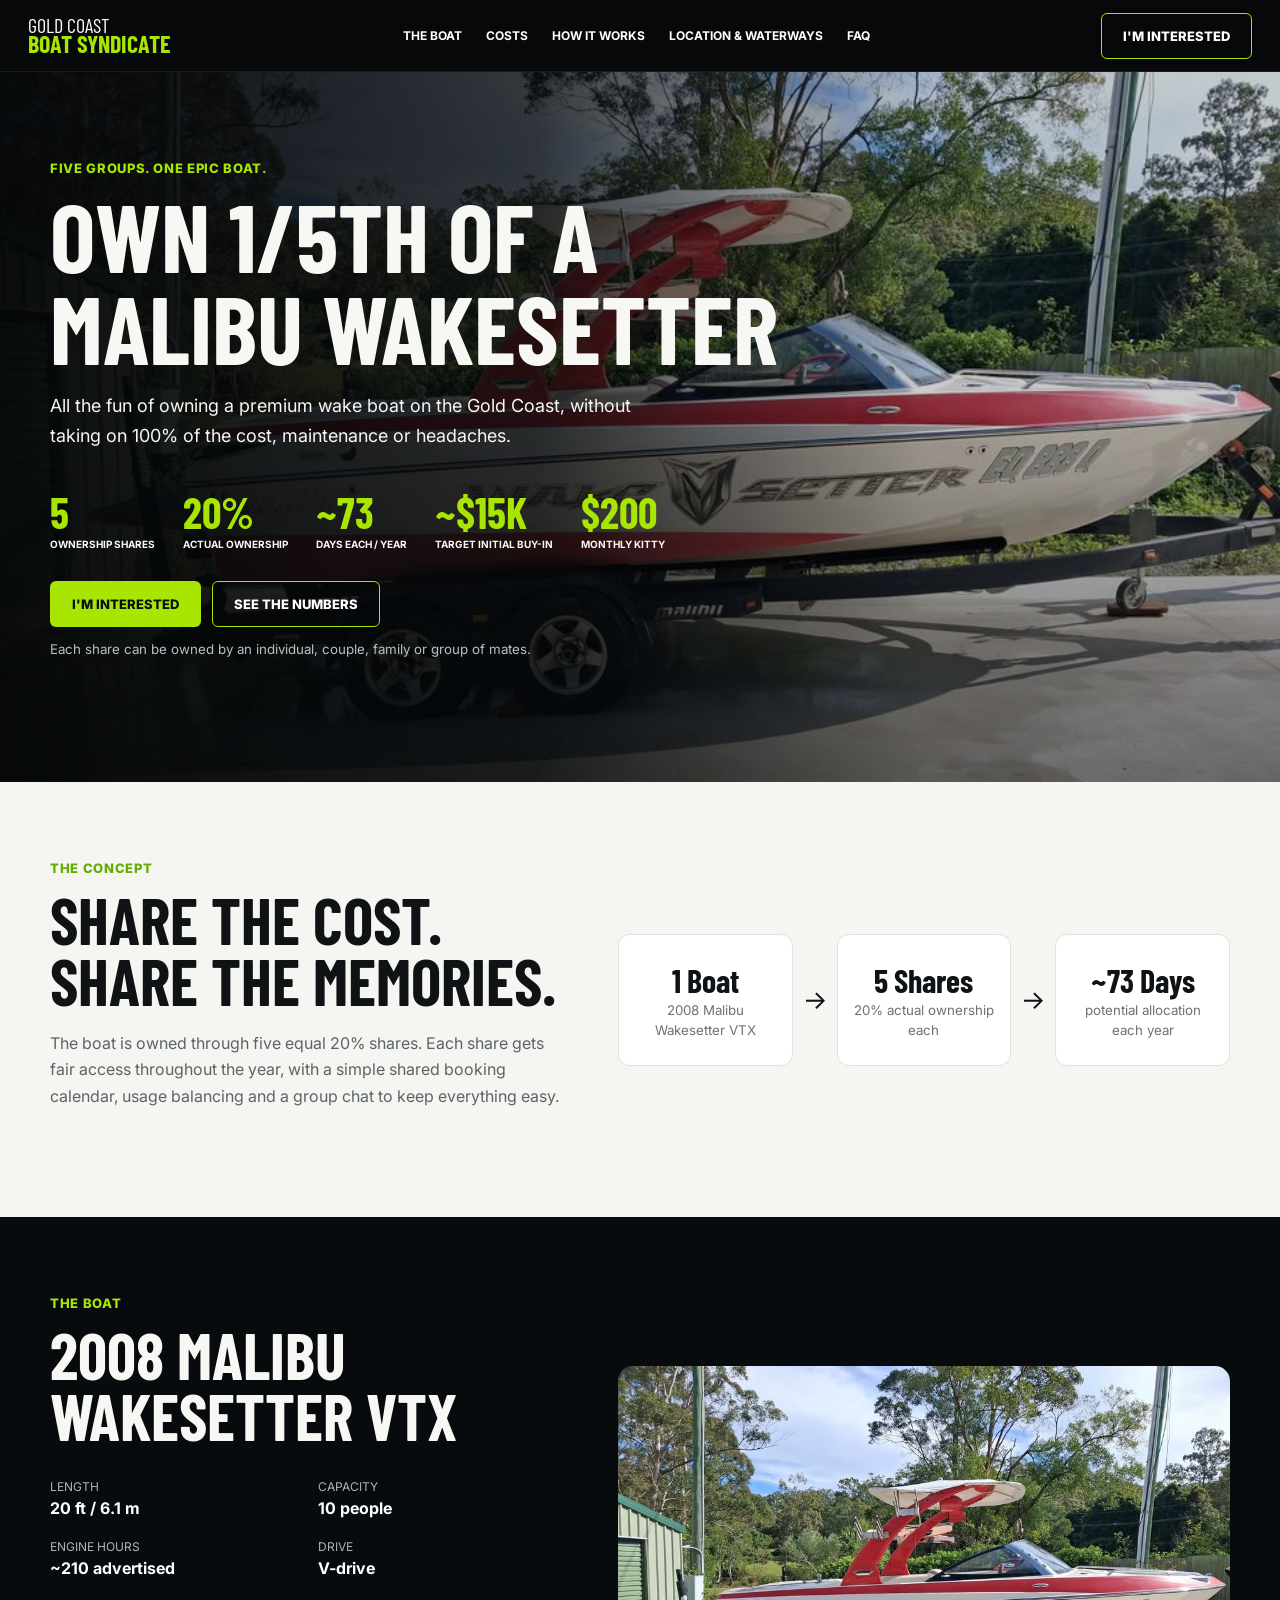
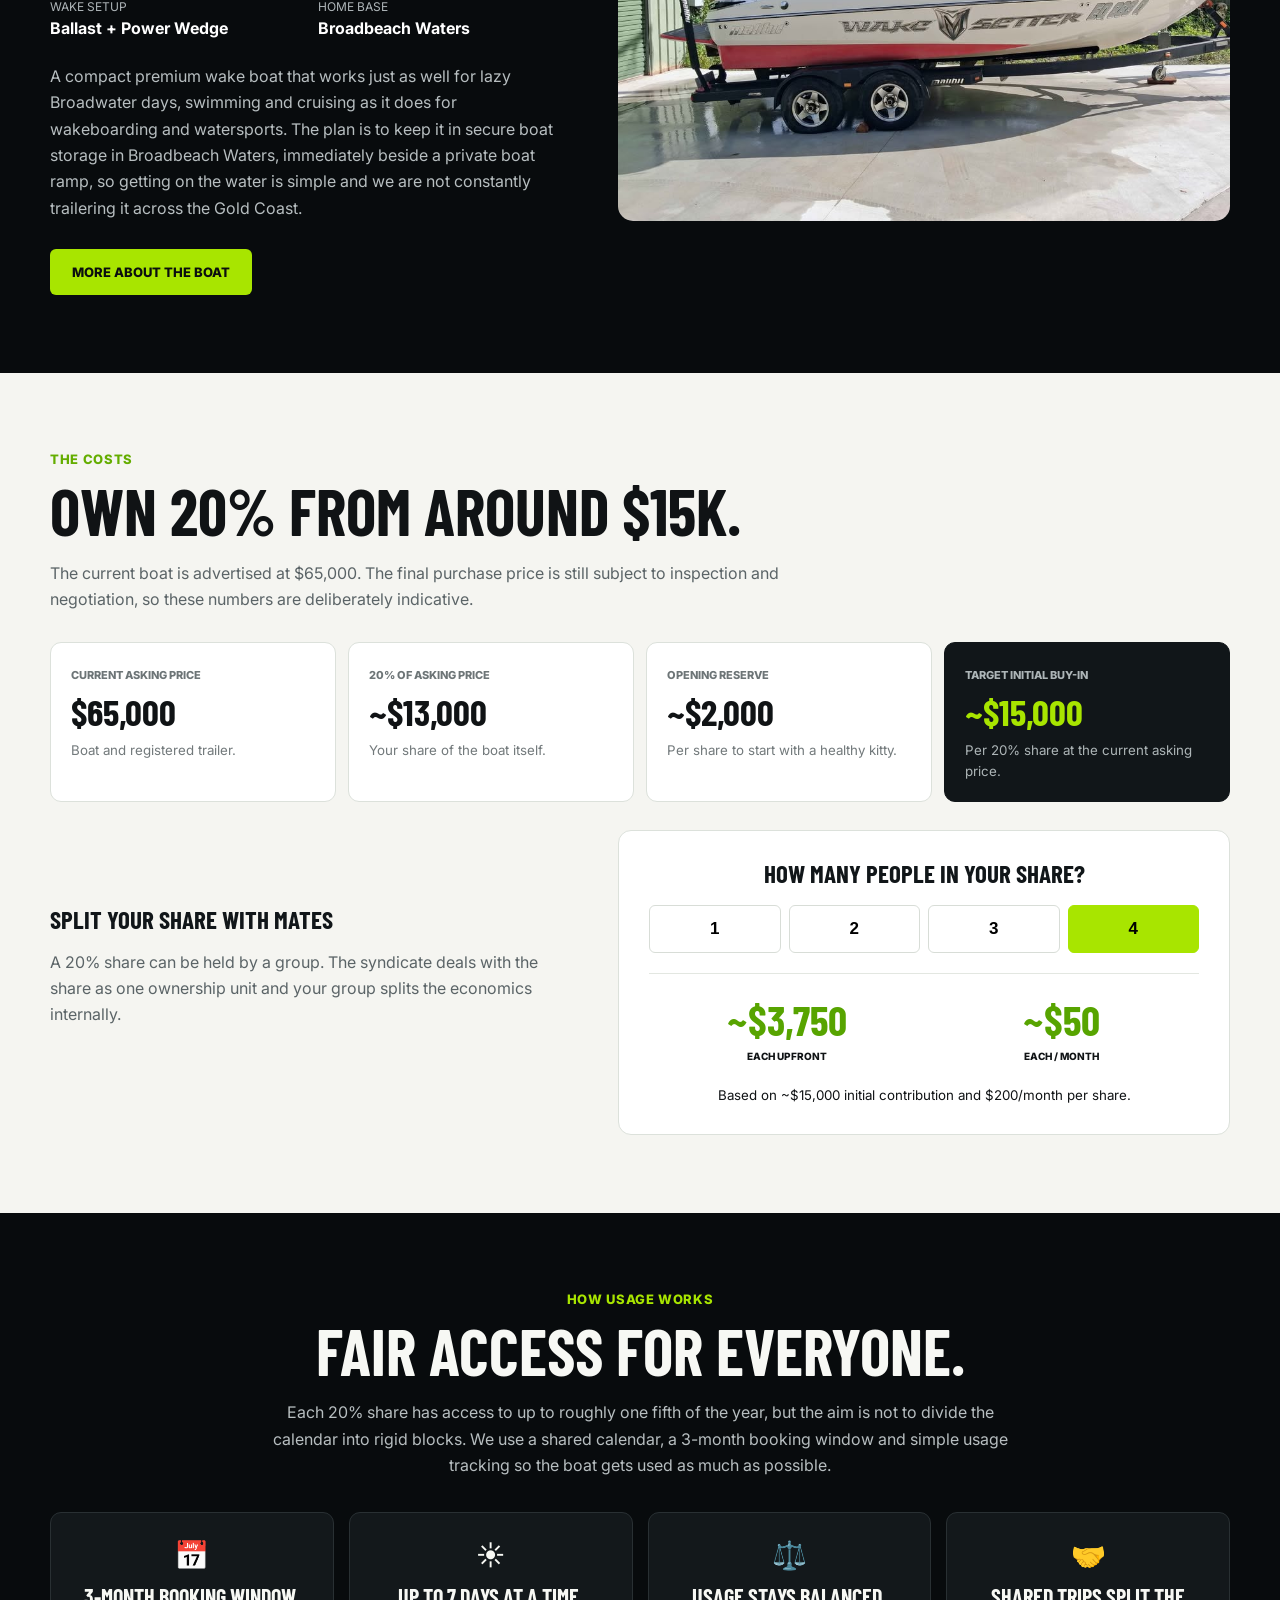
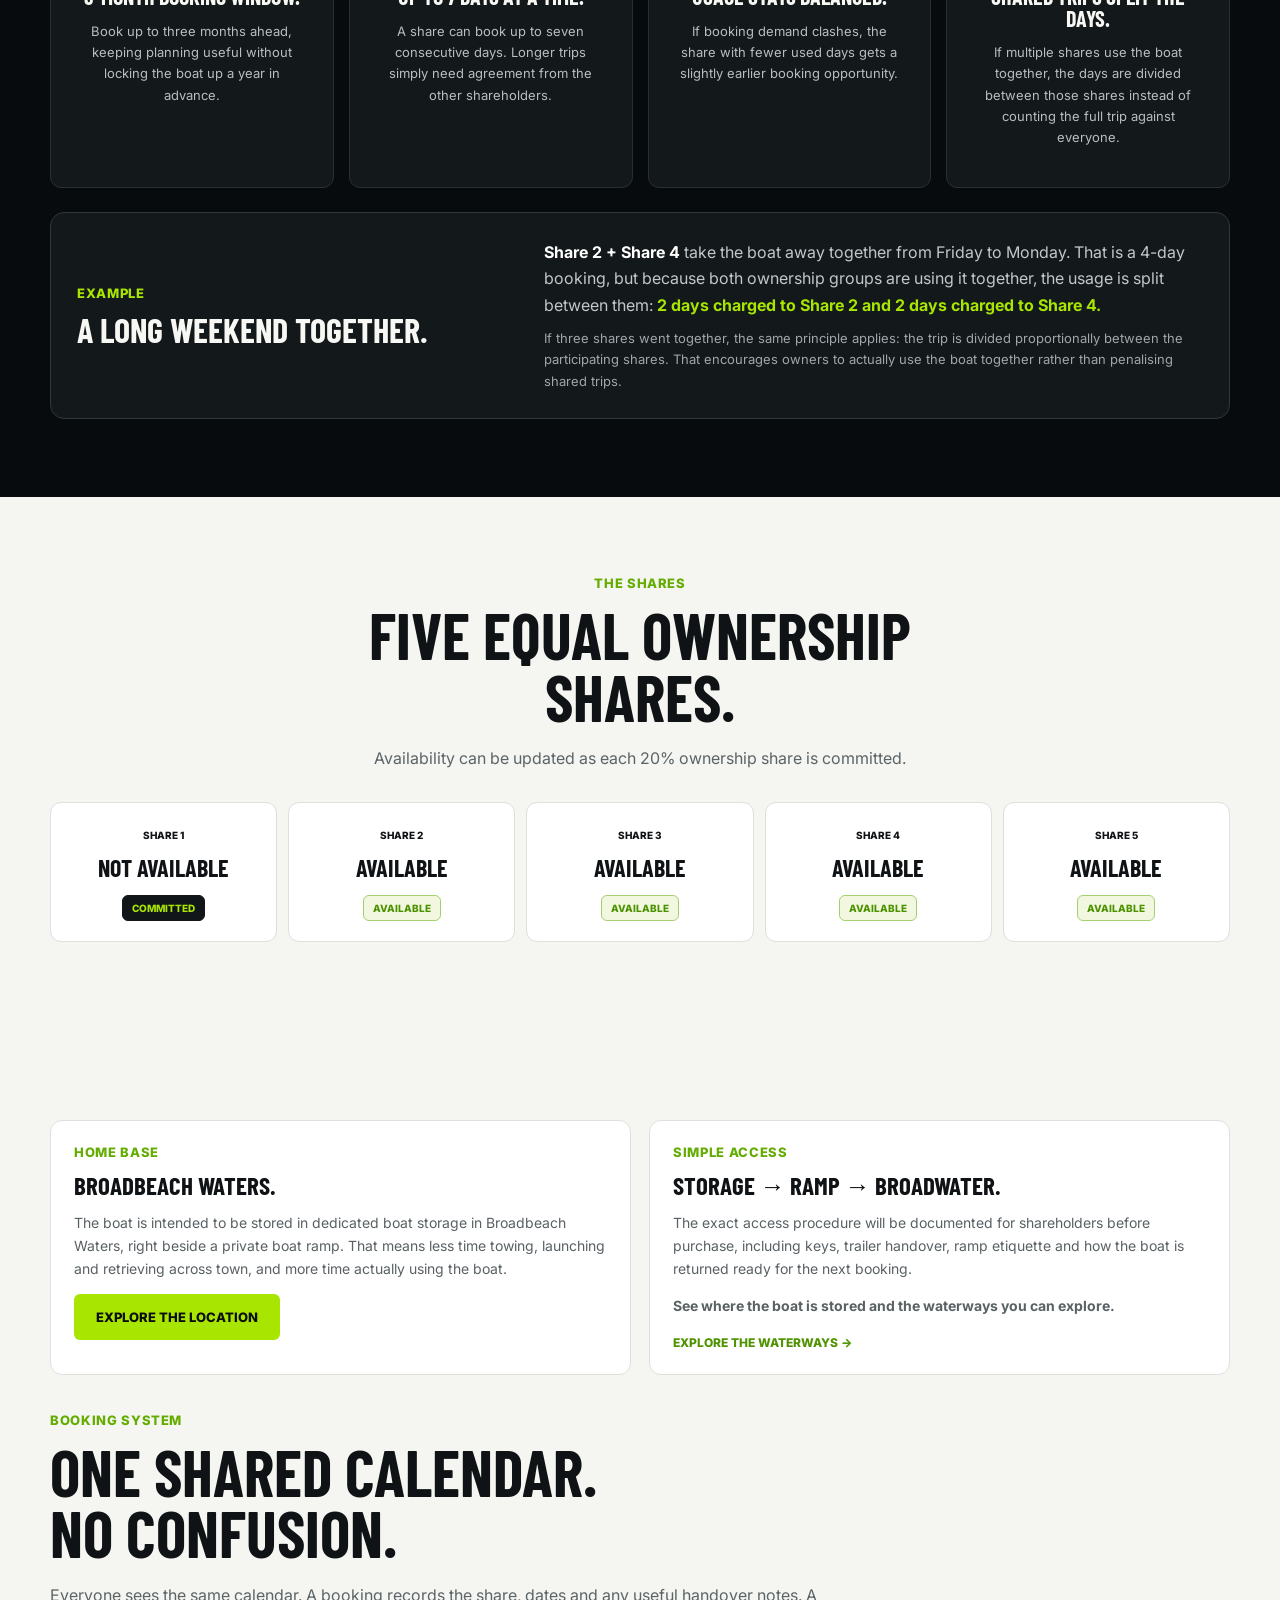
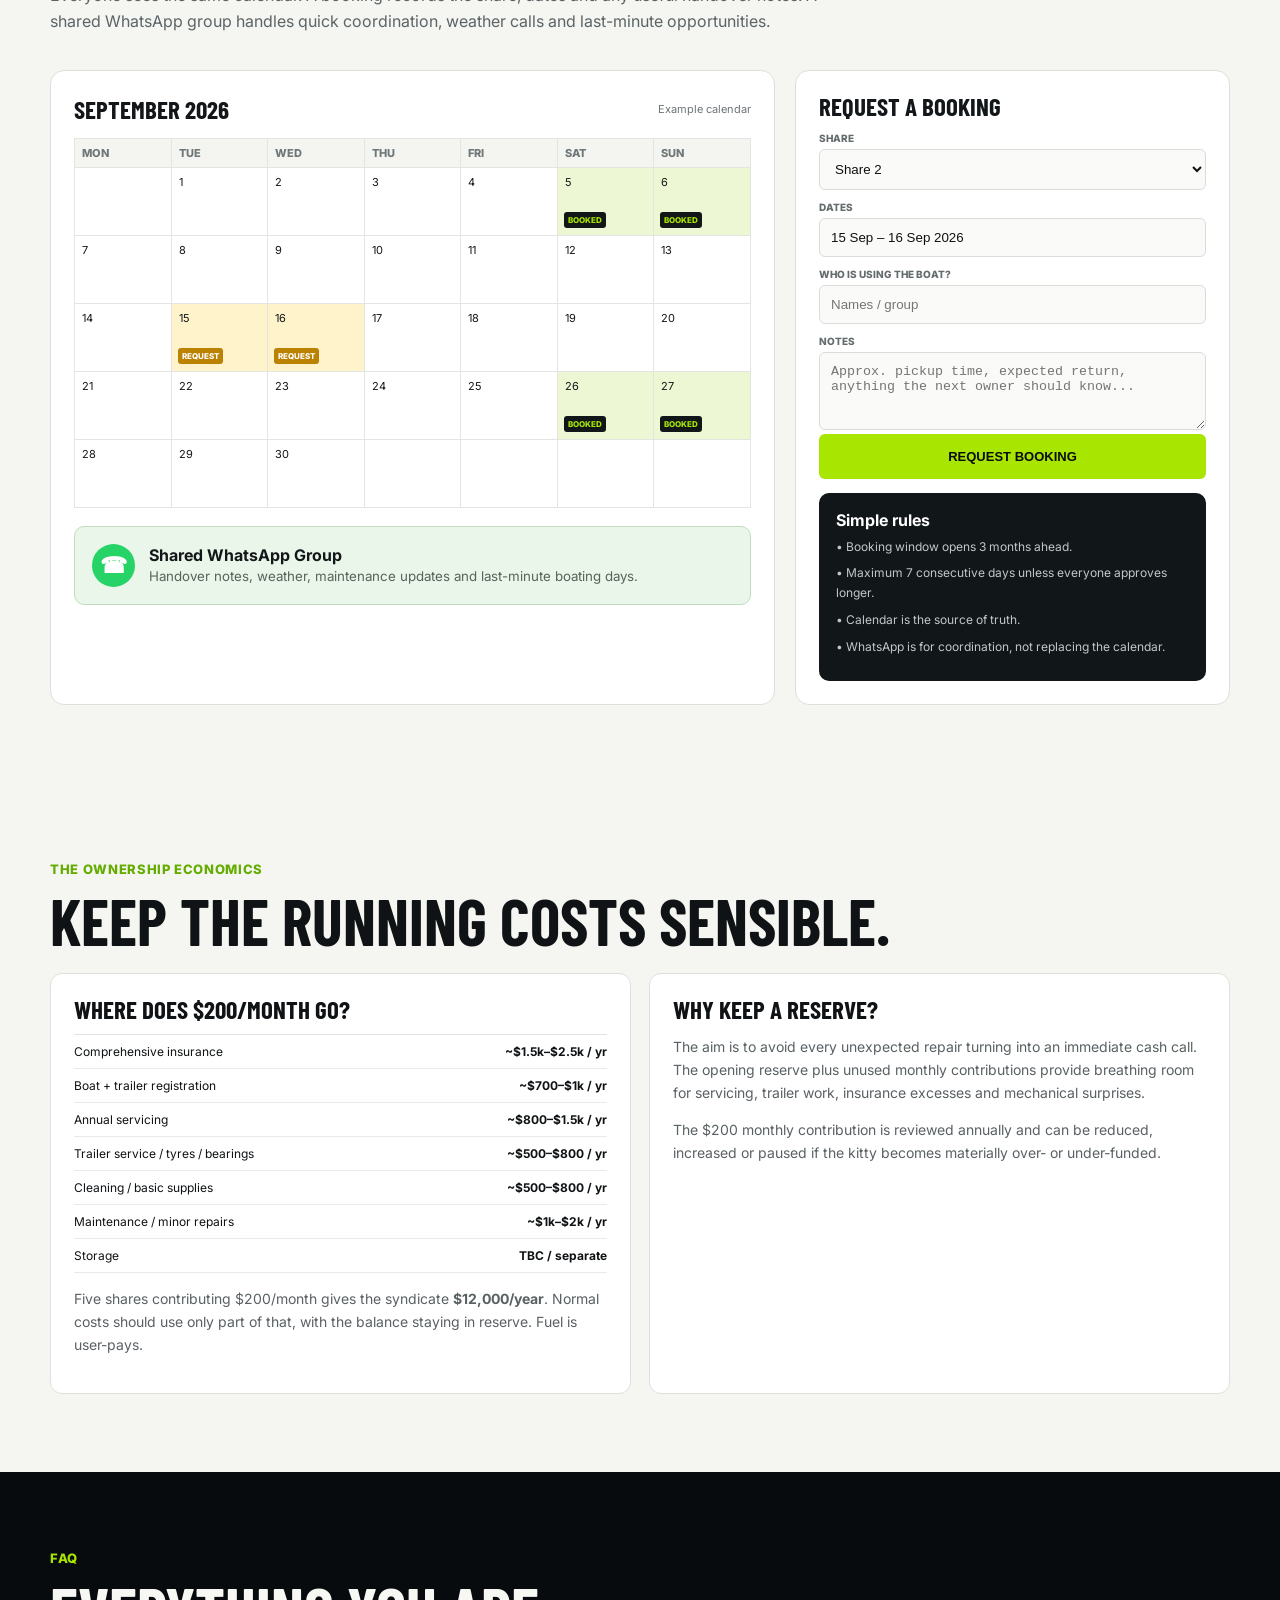
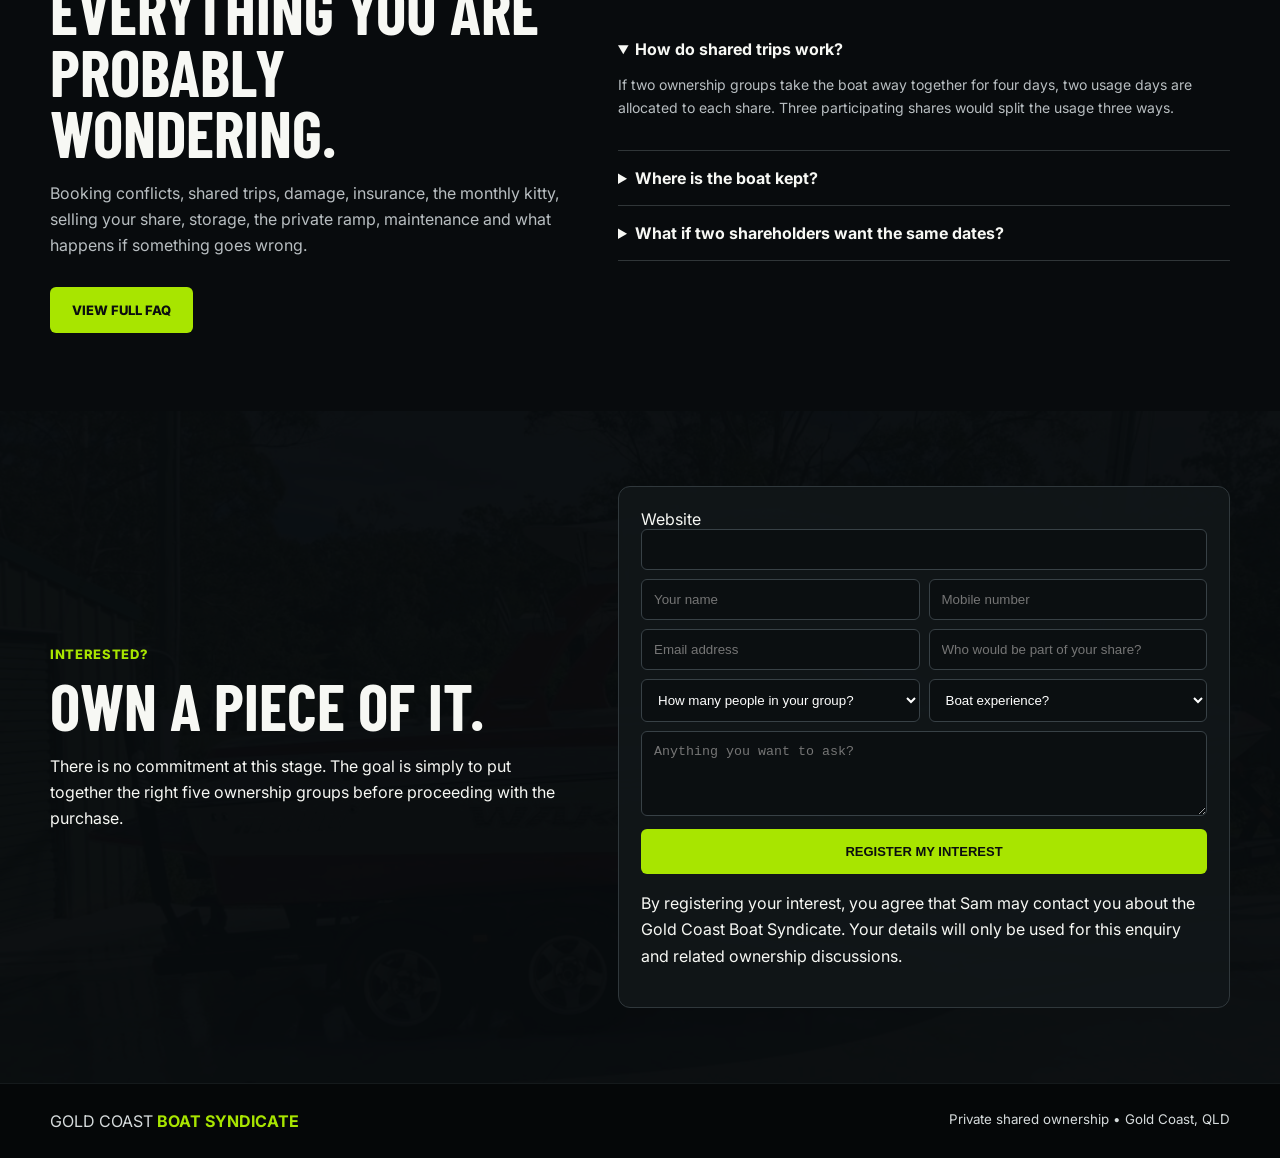
==== commit 01f47163: "Add mobile navigation and production-ready enquiry form" ====
--- a/index.html
+++ b/index.html
@@ -1 +1 @@
-<!doctype html><html lang="en"><head><meta charset="utf-8"><meta name="viewport" content="width=device-width,initial-scale=1"><title>Gold Coast Boat Syndicate</title><meta name="description" content="Own a 1/5 share of a Malibu Wakesetter VTX on the Gold Coast with fair access, shared costs and a simple booking system."><link rel="preconnect" href="https://fonts.googleapis.com"><link rel="preconnect" href="https://fonts.gstatic.com" crossorigin><link href="https://fonts.googleapis.com/css2?family=Barlow+Condensed:wght@700;800&family=Inter:wght@400;500;600;700&display=swap" rel="stylesheet"><link rel="stylesheet" href="/styles.css"></head><body><header class="topbar"><a class="brand" href="#top">Gold Coast<strong>Boat Syndicate</strong></a><nav><a href="/boat.html">The Boat</a><a href="#costs">Costs</a><a href="#usage">How It Works</a><a href="/location.html">Location & Waterways</a><a href="/faq.html">FAQ</a></nav><a class="btn btn-outline" href="#interest">I'm Interested</a></header><main id="top"><section class="hero"><img src="/boat.jpg" alt="Malibu Wakesetter VTX"><div class="wrap"><div class="eyebrow">Five groups. One epic boat.</div><h1>Own 1/5th of a<br>Malibu Wakesetter</h1><p class="lede">All the fun of owning a premium wake boat on the Gold Coast, without taking on 100% of the cost, maintenance or headaches.</p><div class="stats"><div><b>5</b><span>ownership shares</span></div><div><b>20%</b><span>actual ownership</span></div><div><b>~73</b><span>days each / year</span></div><div><b>~$15K</b><span>target initial buy-in</span></div><div><b>$200</b><span>monthly kitty</span></div></div><div class="actions"><a class="btn btn-primary" href="#interest">I'm Interested</a><a class="btn btn-outline" href="#costs">See The Numbers</a></div><small>Each share can be owned by an individual, couple, family or group of mates.</small></div></section><section class="section light"><div class="wrap concept-grid"><div><div class="eyebrow" style="color:#64ad00">The concept</div><h2>Share the cost.<br>Share the memories.</h2><p class="section-copy">The boat is owned through five equal 20% shares. Each share gets fair access throughout the year, with a simple shared booking calendar, usage balancing and a group chat to keep everything easy.</p></div><div class="flow"><div class="flow-card"><b>1 Boat</b><small>2008 Malibu Wakesetter VTX</small></div><div class="arrow">→</div><div class="flow-card"><b>5 Shares</b><small>20% actual ownership each</small></div><div class="arrow">→</div><div class="flow-card"><b>~73 Days</b><small>potential allocation each year</small></div></div></div></section><section id="boat" class="section dark"><div class="wrap boat-grid"><div><div class="eyebrow">The boat</div><h2>2008 Malibu<br>Wakesetter VTX</h2><div class="specs"><div><span>Length</span><b>20 ft / 6.1 m</b></div><div><span>Capacity</span><b>10 people</b></div><div><span>Engine hours</span><b>~210 advertised</b></div><div><span>Drive</span><b>V-drive</b></div><div><span>Wake setup</span><b>Ballast + Power Wedge</b></div><div><span>Home base</span><b>Broadbeach Waters</b></div></div><p style="color:#b7bec0;margin-top:25px">A compact premium wake boat that works just as well for lazy Broadwater days, swimming and cruising as it does for wakeboarding and watersports. The plan is to keep it in secure boat storage in Broadbeach Waters, immediately beside a private boat ramp, so getting on the water is simple and we are not constantly trailering it across the Gold Coast.</p><a class="btn btn-primary" href="/boat.html" style="margin-top:12px">More About The Boat</a></div><div class="photo"><img src="/boat.jpg" alt="2008 Malibu Wakesetter VTX"></div></div></section><section id="costs" class="section light"><div class="wrap"><div class="eyebrow" style="color:#64ad00">The costs</div><h2>Own 20% from around $15K.</h2><p class="section-copy">The current boat is advertised at $65,000. The final purchase price is still subject to inspection and negotiation, so these numbers are deliberately indicative.</p><div class="price-cards"><div class="price-card"><span>Current asking price</span><b>$65,000</b><small>Boat and registered trailer.</small></div><div class="price-card"><span>20% of asking price</span><b>~$13,000</b><small>Your share of the boat itself.</small></div><div class="price-card"><span>Opening reserve</span><b>~$2,000</b><small>Per share to start with a healthy kitty.</small></div><div class="price-card accent"><span>Target initial buy-in</span><b>~$15,000</b><small>Per 20% share at the current asking price.</small></div></div><div class="cost-grid"><div><h3 style="color:#111619">Split your share with mates</h3><p class="section-copy">A 20% share can be held by a group. The syndicate deals with the share as one ownership unit and your group splits the economics internally.</p></div><div class="calc"><h3>How many people in your share?</h3><div class="calc-buttons"><button data-people="1">1</button><button data-people="2">2</button><button data-people="3">3</button><button class="active" data-people="4">4</button></div><div class="calc-result"><div><b id="upfront">~$3,750</b><span>each upfront</span></div><div><b id="monthly">~$50</b><span>each / month</span></div></div><small>Based on ~$15,000 initial contribution and $200/month per share.</small></div></div></div></section><section id="usage" class="section dark"><div class="wrap" style="text-align:center"><div class="eyebrow">How usage works</div><h2>Fair access for everyone.</h2><p style="max-width:760px;margin:18px auto 0;color:#b7bec0">Each 20% share has access to up to roughly one fifth of the year, but the aim is not to divide the calendar into rigid blocks. We use a shared calendar, a 3-month booking window and simple usage tracking so the boat gets used as much as possible.</p><div class="cards"><article><div class="icon">📅</div><h3>3-month booking window.</h3><p>Book up to three months ahead, keeping planning useful without locking the boat up a year in advance.</p></article><article><div class="icon">☀️</div><h3>Up to 7 days at a time.</h3><p>A share can book up to seven consecutive days. Longer trips simply need agreement from the other shareholders.</p></article><article><div class="icon">⚖️</div><h3>Usage stays balanced.</h3><p>If booking demand clashes, the share with fewer used days gets a slightly earlier booking opportunity.</p></article><article><div class="icon">🤝</div><h3>Shared trips split the days.</h3><p>If multiple shares use the boat together, the days are divided between those shares instead of counting the full trip against everyone.</p></article></div><div class="shared-example"><div><div class="eyebrow">Example</div><h3>A long weekend together.</h3></div><div><p><b>Share 2 + Share 4</b> take the boat away together from Friday to Monday. That is a 4-day booking, but because both ownership groups are using it together, the usage is split between them: <strong>2 days charged to Share 2 and 2 days charged to Share 4.</strong></p><p class="small">If three shares went together, the same principle applies: the trip is divided proportionally between the participating shares. That encourages owners to actually use the boat together rather than penalising shared trips.</p></div></div></div></section><section class="section light"><div class="wrap"><div class="shares-head"><div class="eyebrow" style="color:#64ad00">The shares</div><h2>Five equal ownership shares.</h2><p class="section-copy" style="margin-left:auto;margin-right:auto">Availability can be updated as each 20% ownership share is committed.</p></div><div class="shares"><div class="share"><span>SHARE 1</span><b>Not Available</b><em class="status taken">Committed</em></div><div class="share"><span>SHARE 2</span><b>Available</b><em class="status free">Available</em></div><div class="share"><span>SHARE 3</span><b>Available</b><em class="status free">Available</em></div><div class="share"><span>SHARE 4</span><b>Available</b><em class="status free">Available</em></div><div class="share"><span>SHARE 5</span><b>Available</b><em class="status free">Available</em></div></div></div></section><section class="section light storage-section"><div class="wrap"><div class="detail-grid"><div class="detail"><div class="eyebrow" style="color:#64ad00">Home base</div><h3>Broadbeach Waters.</h3><p>The boat is intended to be stored in dedicated boat storage in Broadbeach Waters, right beside a private boat ramp. That means less time towing, launching and retrieving across town, and more time actually using the boat.</p><a class="btn btn-primary" href="/location.html">Explore The Location</a></div><div class="detail"><div class="eyebrow" style="color:#64ad00">Simple access</div><h3>Storage → ramp → Broadwater.</h3><p>The exact access procedure will be documented for shareholders before purchase, including keys, trailer handover, ramp etiquette and how the boat is returned ready for the next booking.</p><p><strong>See where the boat is stored and the waterways you can explore.</strong></p><a href="/location.html" style="color:#4f9300;font-weight:800;text-transform:uppercase;font-size:12px;text-decoration:none">Explore The Waterways →</a></div></div></div></section><section id="booking" class="section light booking-section"><div class="wrap"><div class="eyebrow" style="color:#64ad00">Booking system</div><h2>One shared calendar.<br>No confusion.</h2><p class="section-copy">Everyone sees the same calendar. A booking records the share, dates and any useful handover notes. A shared WhatsApp group handles quick coordination, weather calls and last-minute opportunities.</p><div class="booking-wrap"><div class="booking-panel"><div class="calendar-head"><b>September 2026</b><span>Example calendar</span></div><div class="calendar"><div class="day">Mon</div><div class="day">Tue</div><div class="day">Wed</div><div class="day">Thu</div><div class="day">Fri</div><div class="day">Sat</div><div class="day">Sun</div><div></div><div>1</div><div>2</div><div>3</div><div>4</div><div class="booked">5</div><div class="booked">6</div><div>7</div><div>8</div><div>9</div><div>10</div><div>11</div><div>12</div><div>13</div><div>14</div><div class="hold">15</div><div class="hold">16</div><div>17</div><div>18</div><div>19</div><div>20</div><div>21</div><div>22</div><div>23</div><div>24</div><div>25</div><div class="booked">26</div><div class="booked">27</div><div>28</div><div>29</div><div>30</div><div></div><div></div><div></div><div></div></div><div class="whatsapp"><div class="wa">☎</div><div><b>Shared WhatsApp Group</b><small>Handover notes, weather, maintenance updates and last-minute boating days.</small></div></div></div><div class="booking-panel"><h3>Request a booking</h3><div class="booking-form"><label>Share</label><select><option>Share 2</option><option>Share 3</option><option>Share 4</option><option>Share 5</option></select><label>Dates</label><input value="15 Sep – 16 Sep 2026"><label>Who is using the boat?</label><input placeholder="Names / group"><label>Notes</label><textarea placeholder="Approx. pickup time, expected return, anything the next owner should know..."></textarea><button class="btn btn-primary" style="width:100%">Request Booking</button></div><div class="booking-rules"><b>Simple rules</b><p>• Booking window opens 3 months ahead.</p><p>• Maximum 7 consecutive days unless everyone approves longer.</p><p>• Calendar is the source of truth.</p><p>• WhatsApp is for coordination, not replacing the calendar.</p></div></div></div></div></section><section class="section light"><div class="wrap"><div class="eyebrow" style="color:#64ad00">The ownership economics</div><h2>Keep the running costs sensible.</h2><div class="detail-grid"><div class="detail"><h3>Where does $200/month go?</h3><div class="lines"><div><span>Comprehensive insurance</span><b>~$1.5k–$2.5k / yr</b></div><div><span>Boat + trailer registration</span><b>~$700–$1k / yr</b></div><div><span>Annual servicing</span><b>~$800–$1.5k / yr</b></div><div><span>Trailer service / tyres / bearings</span><b>~$500–$800 / yr</b></div><div><span>Cleaning / basic supplies</span><b>~$500–$800 / yr</b></div><div><span>Maintenance / minor repairs</span><b>~$1k–$2k / yr</b></div><div><span>Storage</span><b>TBC / separate</b></div></div><p>Five shares contributing $200/month gives the syndicate <strong>$12,000/year</strong>. Normal costs should use only part of that, with the balance staying in reserve. Fuel is user-pays.</p></div><div class="detail"><h3>Why keep a reserve?</h3><p>The aim is to avoid every unexpected repair turning into an immediate cash call. The opening reserve plus unused monthly contributions provide breathing room for servicing, trailer work, insurance excesses and mechanical surprises.</p><p>The $200 monthly contribution is reviewed annually and can be reduced, increased or paused if the kitty becomes materially over- or under-funded.</p></div></div></div></section><section id="faq" class="section dark"><div class="wrap faq-grid"><div><div class="eyebrow">FAQ</div><h2>Everything you are probably wondering.</h2><p style="color:#b8bec1;max-width:520px">Booking conflicts, shared trips, damage, insurance, the monthly kitty, selling your share, storage, the private ramp, maintenance and what happens if something goes wrong.</p><a class="btn btn-primary" href="/faq.html" style="margin-top:12px">View Full FAQ</a></div><div class="faq-list"><details open><summary>How do shared trips work?</summary><p>If two ownership groups take the boat away together for four days, two usage days are allocated to each share. Three participating shares would split the usage three ways.</p></details><details><summary>Where is the boat kept?</summary><p>The plan is dedicated boat storage in Broadbeach Waters immediately beside a private boat ramp, making access to the Broadwater much easier.</p></details><details><summary>What if two shareholders want the same dates?</summary><p>Usage history becomes the tie-breaker. The share that has used fewer days receives a slightly earlier booking opportunity for that period.</p></details></div></div></section><section id="interest" class="interest"><img src="/boat.jpg" alt="Malibu Wakesetter"><div class="wrap interest-grid"><div><div class="eyebrow">Interested?</div><h2>Own a piece of it.</h2><p>There is no commitment at this stage. The goal is simply to put together the right five ownership groups before proceeding with the purchase.</p></div><form id="interestForm"><div class="two"><input required placeholder="Your name"><input required placeholder="Mobile number"></div><div class="two"><input type="email" required placeholder="Email address"><input placeholder="Who would be part of your share?"></div><div class="two"><select><option>How many people in your group?</option><option>1</option><option>2</option><option>3</option><option>4+</option></select><select><option>Boat experience?</option><option>Experienced</option><option>Some experience</option><option>New to boating</option></select></div><textarea placeholder="Anything you want to ask?"></textarea><button class="btn btn-primary" type="submit">Register My Interest</button><p id="formNote" class="form-note">For now, registering interest opens your email app.</p></form></div></section></main><footer><div class="wrap"><span>GOLD COAST <b>BOAT SYNDICATE</b></span><small>Private shared ownership • Gold Coast, QLD</small></div></footer><script>const entry=15000,kitty=200,money=n=>'~$'+Math.round(n).toLocaleString('en-AU');const buttons=[...document.querySelectorAll('[data-people]')];buttons.forEach(btn=>btn.onclick=()=>{buttons.forEach(b=>b.classList.remove('active'));btn.classList.add('active');const p=+btn.dataset.people;document.getElementById('upfront').textContent=money(entry/p);document.getElementById('monthly').textContent=money(kitty/p)});document.getElementById('interestForm').onsubmit=e=>{e.preventDefault();const f=e.currentTarget,n=f.querySelector('input').value||'Interested shareholder';window.location.href='mailto:?subject='+encodeURIComponent('Gold Coast Boat Syndicate - '+n)+'&body='+encodeURIComponent('Hi, I am interested in a share in the Gold Coast Boat Syndicate. Please get in touch with me.')};</script></body></html>+<!doctype html><html lang="en"><head><meta charset="utf-8"><meta name="viewport" content="width=device-width,initial-scale=1"><title>Gold Coast Boat Syndicate</title><meta name="description" content="Own a 1/5 share of a Malibu Wakesetter VTX on the Gold Coast with fair access, shared costs and a simple booking system."><link rel="preconnect" href="https://fonts.googleapis.com"><link rel="preconnect" href="https://fonts.gstatic.com" crossorigin><link href="https://fonts.googleapis.com/css2?family=Barlow+Condensed:wght@700;800&family=Inter:wght@400;500;600;700&display=swap" rel="stylesheet"><link rel="stylesheet" href="/styles.css"><link rel="stylesheet" href="/enhancements.css"></head><body><header class="topbar"><a class="brand" href="#top">Gold Coast<strong>Boat Syndicate</strong></a><nav><a href="/boat.html">The Boat</a><a href="#costs">Costs</a><a href="#usage">How It Works</a><a href="/location.html">Location & Waterways</a><a href="/faq.html">FAQ</a></nav><a class="btn btn-outline" href="#interest">I'm Interested</a></header><main id="top"><section class="hero"><img src="/boat.jpg" alt="Malibu Wakesetter VTX"><div class="wrap"><div class="eyebrow">Five groups. One epic boat.</div><h1>Own 1/5th of a<br>Malibu Wakesetter</h1><p class="lede">All the fun of owning a premium wake boat on the Gold Coast, without taking on 100% of the cost, maintenance or headaches.</p><div class="stats"><div><b>5</b><span>ownership shares</span></div><div><b>20%</b><span>actual ownership</span></div><div><b>~73</b><span>days each / year</span></div><div><b>~$15K</b><span>target initial buy-in</span></div><div><b>$200</b><span>monthly kitty</span></div></div><div class="actions"><a class="btn btn-primary" href="#interest">I'm Interested</a><a class="btn btn-outline" href="#costs">See The Numbers</a></div><small>Each share can be owned by an individual, couple, family or group of mates.</small></div></section><section class="section light"><div class="wrap concept-grid"><div><div class="eyebrow" style="color:#64ad00">The concept</div><h2>Share the cost.<br>Share the memories.</h2><p class="section-copy">The boat is owned through five equal 20% shares. Each share gets fair access throughout the year, with a simple shared booking calendar, usage balancing and a group chat to keep everything easy.</p></div><div class="flow"><div class="flow-card"><b>1 Boat</b><small>2008 Malibu Wakesetter VTX</small></div><div class="arrow">→</div><div class="flow-card"><b>5 Shares</b><small>20% actual ownership each</small></div><div class="arrow">→</div><div class="flow-card"><b>~73 Days</b><small>potential allocation each year</small></div></div></div></section><section id="boat" class="section dark"><div class="wrap boat-grid"><div><div class="eyebrow">The boat</div><h2>2008 Malibu<br>Wakesetter VTX</h2><div class="specs"><div><span>Length</span><b>20 ft / 6.1 m</b></div><div><span>Capacity</span><b>10 people</b></div><div><span>Engine hours</span><b>~210 advertised</b></div><div><span>Drive</span><b>V-drive</b></div><div><span>Wake setup</span><b>Ballast + Power Wedge</b></div><div><span>Home base</span><b>Broadbeach Waters</b></div></div><p style="color:#b7bec0;margin-top:25px">A compact premium wake boat that works just as well for lazy Broadwater days, swimming and cruising as it does for wakeboarding and watersports. The plan is to keep it in secure boat storage in Broadbeach Waters, immediately beside a private boat ramp, so getting on the water is simple and we are not constantly trailering it across the Gold Coast.</p><a class="btn btn-primary" href="/boat.html" style="margin-top:12px">More About The Boat</a></div><div class="photo"><img src="/boat.jpg" alt="2008 Malibu Wakesetter VTX"></div></div></section><section id="costs" class="section light"><div class="wrap"><div class="eyebrow" style="color:#64ad00">The costs</div><h2>Own 20% from around $15K.</h2><p class="section-copy">The current boat is advertised at $65,000. The final purchase price is still subject to inspection and negotiation, so these numbers are deliberately indicative.</p><div class="price-cards"><div class="price-card"><span>Current asking price</span><b>$65,000</b><small>Boat and registered trailer.</small></div><div class="price-card"><span>20% of asking price</span><b>~$13,000</b><small>Your share of the boat itself.</small></div><div class="price-card"><span>Opening reserve</span><b>~$2,000</b><small>Per share to start with a healthy kitty.</small></div><div class="price-card accent"><span>Target initial buy-in</span><b>~$15,000</b><small>Per 20% share at the current asking price.</small></div></div><div class="cost-grid"><div><h3 style="color:#111619">Split your share with mates</h3><p class="section-copy">A 20% share can be held by a group. The syndicate deals with the share as one ownership unit and your group splits the economics internally.</p></div><div class="calc"><h3>How many people in your share?</h3><div class="calc-buttons"><button data-people="1">1</button><button data-people="2">2</button><button data-people="3">3</button><button class="active" data-people="4">4</button></div><div class="calc-result"><div><b id="upfront">~$3,750</b><span>each upfront</span></div><div><b id="monthly">~$50</b><span>each / month</span></div></div><small>Based on ~$15,000 initial contribution and $200/month per share.</small></div></div></div></section><section id="usage" class="section dark"><div class="wrap" style="text-align:center"><div class="eyebrow">How usage works</div><h2>Fair access for everyone.</h2><p style="max-width:760px;margin:18px auto 0;color:#b7bec0">Each 20% share has access to up to roughly one fifth of the year, but the aim is not to divide the calendar into rigid blocks. We use a shared calendar, a 3-month booking window and simple usage tracking so the boat gets used as much as possible.</p><div class="cards"><article><div class="icon">📅</div><h3>3-month booking window.</h3><p>Book up to three months ahead, keeping planning useful without locking the boat up a year in advance.</p></article><article><div class="icon">☀️</div><h3>Up to 7 days at a time.</h3><p>A share can book up to seven consecutive days. Longer trips simply need agreement from the other shareholders.</p></article><article><div class="icon">⚖️</div><h3>Usage stays balanced.</h3><p>If booking demand clashes, the share with fewer used days gets a slightly earlier booking opportunity.</p></article><article><div class="icon">🤝</div><h3>Shared trips split the days.</h3><p>If multiple shares use the boat together, the days are divided between those shares instead of counting the full trip against everyone.</p></article></div><div class="shared-example"><div><div class="eyebrow">Example</div><h3>A long weekend together.</h3></div><div><p><b>Share 2 + Share 4</b> take the boat away together from Friday to Monday. That is a 4-day booking, but because both ownership groups are using it together, the usage is split between them: <strong>2 days charged to Share 2 and 2 days charged to Share 4.</strong></p><p class="small">If three shares went together, the same principle applies: the trip is divided proportionally between the participating shares. That encourages owners to actually use the boat together rather than penalising shared trips.</p></div></div></div></section><section class="section light"><div class="wrap"><div class="shares-head"><div class="eyebrow" style="color:#64ad00">The shares</div><h2>Five equal ownership shares.</h2><p class="section-copy" style="margin-left:auto;margin-right:auto">Availability can be updated as each 20% ownership share is committed.</p></div><div class="shares"><div class="share"><span>SHARE 1</span><b>Not Available</b><em class="status taken">Committed</em></div><div class="share"><span>SHARE 2</span><b>Available</b><em class="status free">Available</em></div><div class="share"><span>SHARE 3</span><b>Available</b><em class="status free">Available</em></div><div class="share"><span>SHARE 4</span><b>Available</b><em class="status free">Available</em></div><div class="share"><span>SHARE 5</span><b>Available</b><em class="status free">Available</em></div></div></div></section><section class="section light storage-section"><div class="wrap"><div class="detail-grid"><div class="detail"><div class="eyebrow" style="color:#64ad00">Home base</div><h3>Broadbeach Waters.</h3><p>The boat is intended to be stored in dedicated boat storage in Broadbeach Waters, right beside a private boat ramp. That means less time towing, launching and retrieving across town, and more time actually using the boat.</p><a class="btn btn-primary" href="/location.html">Explore The Location</a></div><div class="detail"><div class="eyebrow" style="color:#64ad00">Simple access</div><h3>Storage → ramp → Broadwater.</h3><p>The exact access procedure will be documented for shareholders before purchase, including keys, trailer handover, ramp etiquette and how the boat is returned ready for the next booking.</p><p><strong>See where the boat is stored and the waterways you can explore.</strong></p><a href="/location.html" style="color:#4f9300;font-weight:800;text-transform:uppercase;font-size:12px;text-decoration:none">Explore The Waterways →</a></div></div></div></section><section id="booking" class="section light booking-section"><div class="wrap"><div class="eyebrow" style="color:#64ad00">Booking system</div><h2>One shared calendar.<br>No confusion.</h2><p class="section-copy">Everyone sees the same calendar. A booking records the share, dates and any useful handover notes. A shared WhatsApp group handles quick coordination, weather calls and last-minute opportunities.</p><div class="booking-wrap"><div class="booking-panel"><div class="calendar-head"><b>September 2026</b><span>Example calendar</span></div><div class="calendar"><div class="day">Mon</div><div class="day">Tue</div><div class="day">Wed</div><div class="day">Thu</div><div class="day">Fri</div><div class="day">Sat</div><div class="day">Sun</div><div></div><div>1</div><div>2</div><div>3</div><div>4</div><div class="booked">5</div><div class="booked">6</div><div>7</div><div>8</div><div>9</div><div>10</div><div>11</div><div>12</div><div>13</div><div>14</div><div class="hold">15</div><div class="hold">16</div><div>17</div><div>18</div><div>19</div><div>20</div><div>21</div><div>22</div><div>23</div><div>24</div><div>25</div><div class="booked">26</div><div class="booked">27</div><div>28</div><div>29</div><div>30</div><div></div><div></div><div></div><div></div></div><div class="whatsapp"><div class="wa">☎</div><div><b>Shared WhatsApp Group</b><small>Handover notes, weather, maintenance updates and last-minute boating days.</small></div></div></div><div class="booking-panel"><h3>Request a booking</h3><div class="booking-form"><label>Share</label><select><option>Share 2</option><option>Share 3</option><option>Share 4</option><option>Share 5</option></select><label>Dates</label><input value="15 Sep – 16 Sep 2026"><label>Who is using the boat?</label><input placeholder="Names / group"><label>Notes</label><textarea placeholder="Approx. pickup time, expected return, anything the next owner should know..."></textarea><button class="btn btn-primary" style="width:100%">Request Booking</button></div><div class="booking-rules"><b>Simple rules</b><p>• Booking window opens 3 months ahead.</p><p>• Maximum 7 consecutive days unless everyone approves longer.</p><p>• Calendar is the source of truth.</p><p>• WhatsApp is for coordination, not replacing the calendar.</p></div></div></div></div></section><section class="section light"><div class="wrap"><div class="eyebrow" style="color:#64ad00">The ownership economics</div><h2>Keep the running costs sensible.</h2><div class="detail-grid"><div class="detail"><h3>Where does $200/month go?</h3><div class="lines"><div><span>Comprehensive insurance</span><b>~$1.5k–$2.5k / yr</b></div><div><span>Boat + trailer registration</span><b>~$700–$1k / yr</b></div><div><span>Annual servicing</span><b>~$800–$1.5k / yr</b></div><div><span>Trailer service / tyres / bearings</span><b>~$500–$800 / yr</b></div><div><span>Cleaning / basic supplies</span><b>~$500–$800 / yr</b></div><div><span>Maintenance / minor repairs</span><b>~$1k–$2k / yr</b></div><div><span>Storage</span><b>TBC / separate</b></div></div><p>Five shares contributing $200/month gives the syndicate <strong>$12,000/year</strong>. Normal costs should use only part of that, with the balance staying in reserve. Fuel is user-pays.</p></div><div class="detail"><h3>Why keep a reserve?</h3><p>The aim is to avoid every unexpected repair turning into an immediate cash call. The opening reserve plus unused monthly contributions provide breathing room for servicing, trailer work, insurance excesses and mechanical surprises.</p><p>The $200 monthly contribution is reviewed annually and can be reduced, increased or paused if the kitty becomes materially over- or under-funded.</p></div></div></div></section><section id="faq" class="section dark"><div class="wrap faq-grid"><div><div class="eyebrow">FAQ</div><h2>Everything you are probably wondering.</h2><p style="color:#b8bec1;max-width:520px">Booking conflicts, shared trips, damage, insurance, the monthly kitty, selling your share, storage, the private ramp, maintenance and what happens if something goes wrong.</p><a class="btn btn-primary" href="/faq.html" style="margin-top:12px">View Full FAQ</a></div><div class="faq-list"><details open><summary>How do shared trips work?</summary><p>If two ownership groups take the boat away together for four days, two usage days are allocated to each share. Three participating shares would split the usage three ways.</p></details><details><summary>Where is the boat kept?</summary><p>The plan is dedicated boat storage in Broadbeach Waters immediately beside a private boat ramp, making access to the Broadwater much easier.</p></details><details><summary>What if two shareholders want the same dates?</summary><p>Usage history becomes the tie-breaker. The share that has used fewer days receives a slightly earlier booking opportunity for that period.</p></details></div></div></section><section id="interest" class="interest"><img src="/boat.jpg" alt="Malibu Wakesetter"><div class="wrap interest-grid"><div><div class="eyebrow">Interested?</div><h2>Own a piece of it.</h2><p>There is no commitment at this stage. The goal is simply to put together the right five ownership groups before proceeding with the purchase.</p></div><form id="interestForm" novalidate><div class="form-trap" aria-hidden="true"><label>Website<input name="website" tabindex="-1" autocomplete="off"></label></div><div class="two"><input name="name" required autocomplete="name" placeholder="Your name"><input name="mobile" type="tel" required autocomplete="tel" inputmode="tel" pattern="[0-9+() -]{8,20}" placeholder="Mobile number"></div><div class="two"><input name="email" type="email" required autocomplete="email" placeholder="Email address"><input name="groupMembers" placeholder="Who would be part of your share?"></div><div class="two"><select name="groupSize"><option value="">How many people in your group?</option><option>1</option><option>2</option><option>3</option><option>4+</option></select><select name="boatExperience"><option value="">Boat experience?</option><option>Experienced</option><option>Some experience</option><option>New to boating</option></select></div><textarea name="notes" placeholder="Anything you want to ask?"></textarea><button class="btn btn-primary" type="submit">Register My Interest</button><p id="formStatus" class="form-status" aria-live="polite"></p><p class="privacy-note">By registering your interest, you agree that Sam may contact you about the Gold Coast Boat Syndicate. Your details will only be used for this enquiry and related ownership discussions.</p></form></div></section></main><footer><div class="wrap"><span>GOLD COAST <b>BOAT SYNDICATE</b></span><small>Private shared ownership • Gold Coast, QLD</small></div></footer><script src="/site.js" defer></script></body></html>
